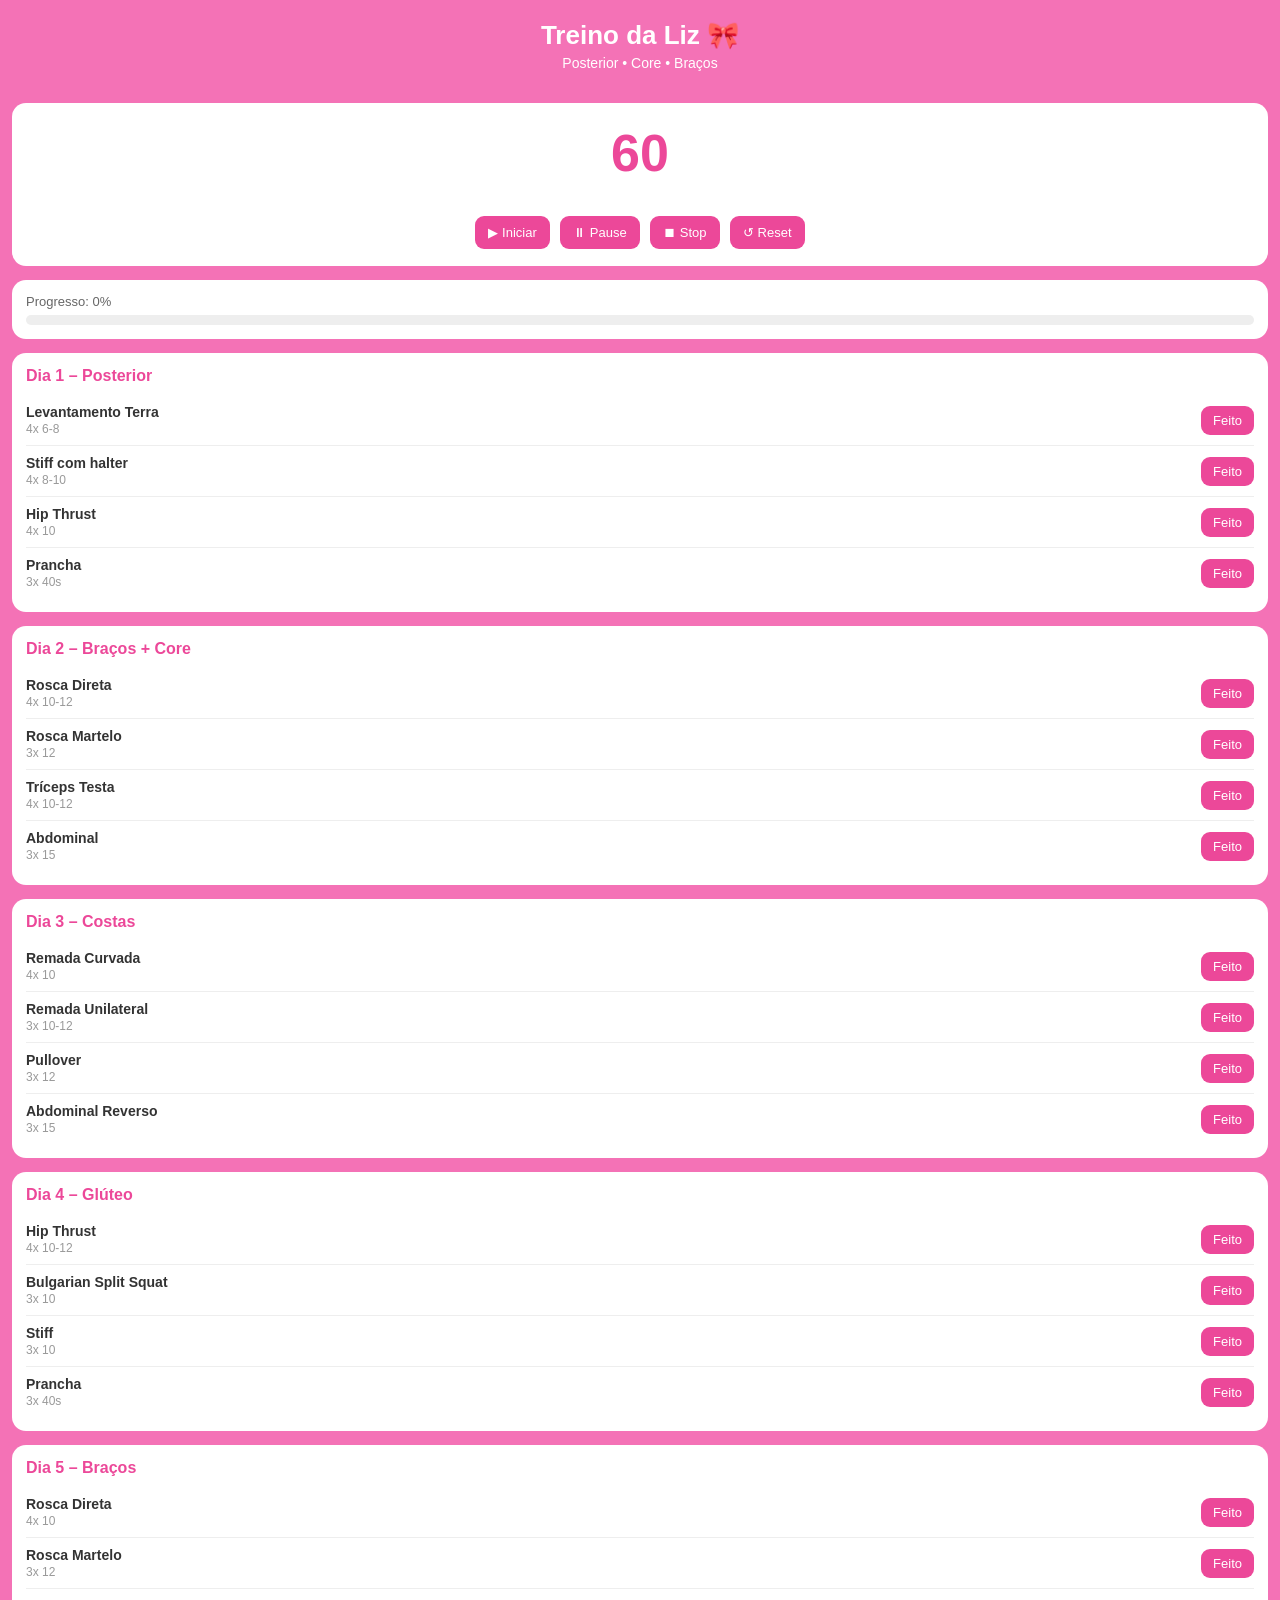
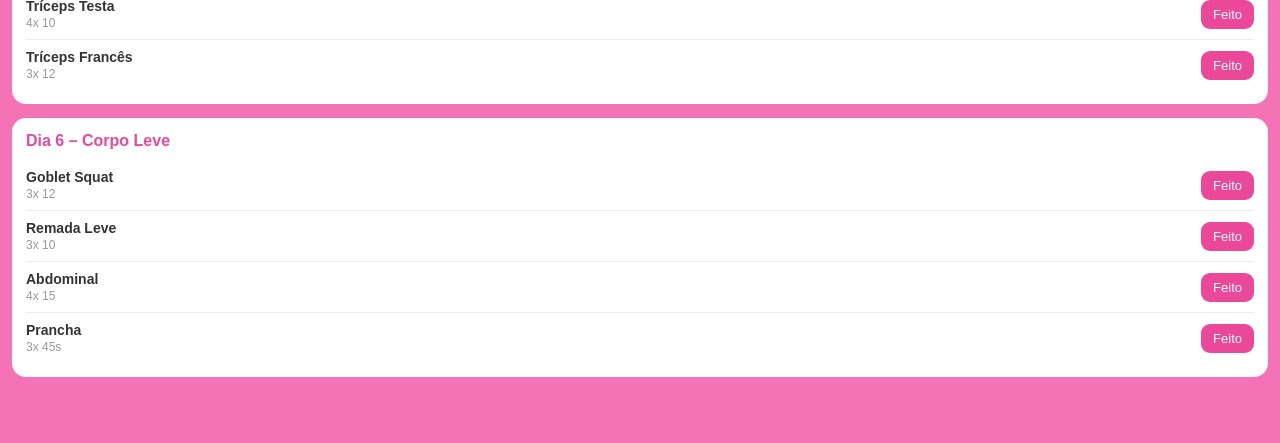
==== treino_liz.html @ a8d953b2 "Add files via upload" ====
<!DOCTYPE html>
<html lang="pt-br">
<head>
<meta charset="UTF-8">
<meta name="viewport" content="width=device-width, initial-scale=1.0">
<title>Treino da Liz</title>
<style>
body { margin:0; padding:0 0 40px 0; font-family:sans-serif; background:#f472b6; color:#333; }
header { text-align:center; padding:20px; color:white; }
header h1 { margin:0; font-size:26px; }
header p { margin:4px 0 0; font-size:14px; }
.wrap { padding:12px; }
.card { background:white; border-radius:14px; padding:14px; margin-bottom:14px; }
h2 { color:#ec4899; margin:0 0 10px 0; font-size:16px; }
.ex { display:flex; justify-content:space-between; align-items:center; padding:9px 0; border-bottom:1px solid #eee; }
.ex:last-child { border:none; }
.ex-name { font-size:14px; font-weight:600; }
.ex-reps { font-size:12px; color:#999; margin-top:2px; }
.btn-feito { background:#ec4899; border:none; color:white; padding:7px 12px; border-radius:9px; font-size:13px; cursor:pointer; }
.btn-feito.ok { background:#22c55e; }
.prog-label { font-size:13px; color:#666; margin-bottom:6px; }
.prog-bg { background:#eee; height:10px; border-radius:10px; overflow:hidden; }
.prog-fill { height:10px; background:#ec4899; border-radius:10px; width:0; transition:width 0.3s; }
.timer-num { font-size:52px; font-weight:bold; color:#ec4899; text-align:center; margin:6px 0; }
.timer-msg { font-size:13px; color:#22c55e; font-weight:600; text-align:center; min-height:18px; margin-bottom:6px; }
.timer-btns { text-align:center; }
.tbtn { background:#ec4899; border:none; color:white; padding:9px 13px; border-radius:9px; font-size:13px; margin:3px; cursor:pointer; }
</style>
</head>
<body>

<header>
  <h1>Treino da Liz 🎀</h1>
  <p>Posterior • Core • Braços</p>
</header>

<div class="wrap">

  <div class="card">
    <div class="timer-num" id="tDisplay">60</div>
    <div class="timer-msg" id="tMsg"></div>
    <div class="timer-btns">
      <button class="tbtn" id="btnStart">▶ Iniciar</button>
      <button class="tbtn" id="btnPause">⏸ Pause</button>
      <button class="tbtn" id="btnStop">⏹ Stop</button>
      <button class="tbtn" id="btnReset">↺ Reset</button>
    </div>
  </div>

  <div class="card">
    <div class="prog-label">Progresso: <span id="progNum">0</span>%</div>
    <div class="prog-bg"><div class="prog-fill" id="progFill"></div></div>
  </div>

  <div class="card">
    <h2>Dia 1 – Posterior</h2>
    <div class="ex"><div><div class="ex-name">Levantamento Terra</div><div class="ex-reps">4x 6-8</div></div><button class="btn-feito">Feito</button></div>
    <div class="ex"><div><div class="ex-name">Stiff com halter</div><div class="ex-reps">4x 8-10</div></div><button class="btn-feito">Feito</button></div>
    <div class="ex"><div><div class="ex-name">Hip Thrust</div><div class="ex-reps">4x 10</div></div><button class="btn-feito">Feito</button></div>
    <div class="ex"><div><div class="ex-name">Prancha</div><div class="ex-reps">3x 40s</div></div><button class="btn-feito">Feito</button></div>
  </div>

  <div class="card">
    <h2>Dia 2 – Braços + Core</h2>
    <div class="ex"><div><div class="ex-name">Rosca Direta</div><div class="ex-reps">4x 10-12</div></div><button class="btn-feito">Feito</button></div>
    <div class="ex"><div><div class="ex-name">Rosca Martelo</div><div class="ex-reps">3x 12</div></div><button class="btn-feito">Feito</button></div>
    <div class="ex"><div><div class="ex-name">Tríceps Testa</div><div class="ex-reps">4x 10-12</div></div><button class="btn-feito">Feito</button></div>
    <div class="ex"><div><div class="ex-name">Abdominal</div><div class="ex-reps">3x 15</div></div><button class="btn-feito">Feito</button></div>
  </div>

  <div class="card">
    <h2>Dia 3 – Costas</h2>
    <div class="ex"><div><div class="ex-name">Remada Curvada</div><div class="ex-reps">4x 10</div></div><button class="btn-feito">Feito</button></div>
    <div class="ex"><div><div class="ex-name">Remada Unilateral</div><div class="ex-reps">3x 10-12</div></div><button class="btn-feito">Feito</button></div>
    <div class="ex"><div><div class="ex-name">Pullover</div><div class="ex-reps">3x 12</div></div><button class="btn-feito">Feito</button></div>
    <div class="ex"><div><div class="ex-name">Abdominal Reverso</div><div class="ex-reps">3x 15</div></div><button class="btn-feito">Feito</button></div>
  </div>

  <div class="card">
    <h2>Dia 4 – Glúteo</h2>
    <div class="ex"><div><div class="ex-name">Hip Thrust</div><div class="ex-reps">4x 10-12</div></div><button class="btn-feito">Feito</button></div>
    <div class="ex"><div><div class="ex-name">Bulgarian Split Squat</div><div class="ex-reps">3x 10</div></div><button class="btn-feito">Feito</button></div>
    <div class="ex"><div><div class="ex-name">Stiff</div><div class="ex-reps">3x 10</div></div><button class="btn-feito">Feito</button></div>
    <div class="ex"><div><div class="ex-name">Prancha</div><div class="ex-reps">3x 40s</div></div><button class="btn-feito">Feito</button></div>
  </div>

  <div class="card">
    <h2>Dia 5 – Braços</h2>
    <div class="ex"><div><div class="ex-name">Rosca Direta</div><div class="ex-reps">4x 10</div></div><button class="btn-feito">Feito</button></div>
    <div class="ex"><div><div class="ex-name">Rosca Martelo</div><div class="ex-reps">3x 12</div></div><button class="btn-feito">Feito</button></div>
    <div class="ex"><div><div class="ex-name">Tríceps Testa</div><div class="ex-reps">4x 10</div></div><button class="btn-feito">Feito</button></div>
    <div class="ex"><div><div class="ex-name">Tríceps Francês</div><div class="ex-reps">3x 12</div></div><button class="btn-feito">Feito</button></div>
  </div>

  <div class="card">
    <h2>Dia 6 – Corpo Leve</h2>
    <div class="ex"><div><div class="ex-name">Goblet Squat</div><div class="ex-reps">3x 12</div></div><button class="btn-feito">Feito</button></div>
    <div class="ex"><div><div class="ex-name">Remada Leve</div><div class="ex-reps">3x 10</div></div><button class="btn-feito">Feito</button></div>
    <div class="ex"><div><div class="ex-name">Abdominal</div><div class="ex-reps">4x 15</div></div><button class="btn-feito">Feito</button></div>
    <div class="ex"><div><div class="ex-name">Prancha</div><div class="ex-reps">3x 45s</div></div><button class="btn-feito">Feito</button></div>
  </div>

</div>

<script>
document.addEventListener("DOMContentLoaded", function() {

  var TOTAL = 24;
  var feitos = 0;
  var tVal = 60;
  var tInt = null;

  var tDisplay = document.getElementById("tDisplay");
  var tMsg = document.getElementById("tMsg");
  var progFill = document.getElementById("progFill");
  var progNum = document.getElementById("progNum");

  function tShow() {
    tDisplay.innerHTML = tVal;
  }

  // botões feito
  var btnsFt = document.querySelectorAll(".btn-feito");
  for (var i = 0; i < btnsFt.length; i++) {
    btnsFt[i].addEventListener("click", function() {
      if (this.className.indexOf("ok") === -1) {
        this.className = "btn-feito ok";
        this.innerHTML = "&#10003;";
        feitos++;
        var pct = Math.round((feitos / TOTAL) * 100);
        progFill.style.width = pct + "%";
        progNum.innerHTML = pct;
      }
    });
  }

  // timer
  document.getElementById("btnStart").addEventListener("click", function() {
    if (tInt) return;
    if (tVal <= 0) { tVal = 60; tShow(); }
    tMsg.innerHTML = "";
    tInt = setInterval(function() {
      tVal = tVal - 1;
      tShow();
      if (tVal <= 0) {
        clearInterval(tInt);
        tInt = null;
        tMsg.innerHTML = "Descanso acabou! 💪 Bora!";
      }
    }, 1000);
  });

  document.getElementById("btnPause").addEventListener("click", function() {
    if (tInt) { clearInterval(tInt); tInt = null; }
  });

  document.getElementById("btnStop").addEventListener("click", function() {
    if (tInt) { clearInterval(tInt); tInt = null; }
    tVal = 60; tShow(); tMsg.innerHTML = "";
  });

  document.getElementById("btnReset").addEventListener("click", function() {
    if (tInt) { clearInterval(tInt); tInt = null; }
    tVal = 60; tShow(); tMsg.innerHTML = "";
  });

});
</script>

</body>
</html>
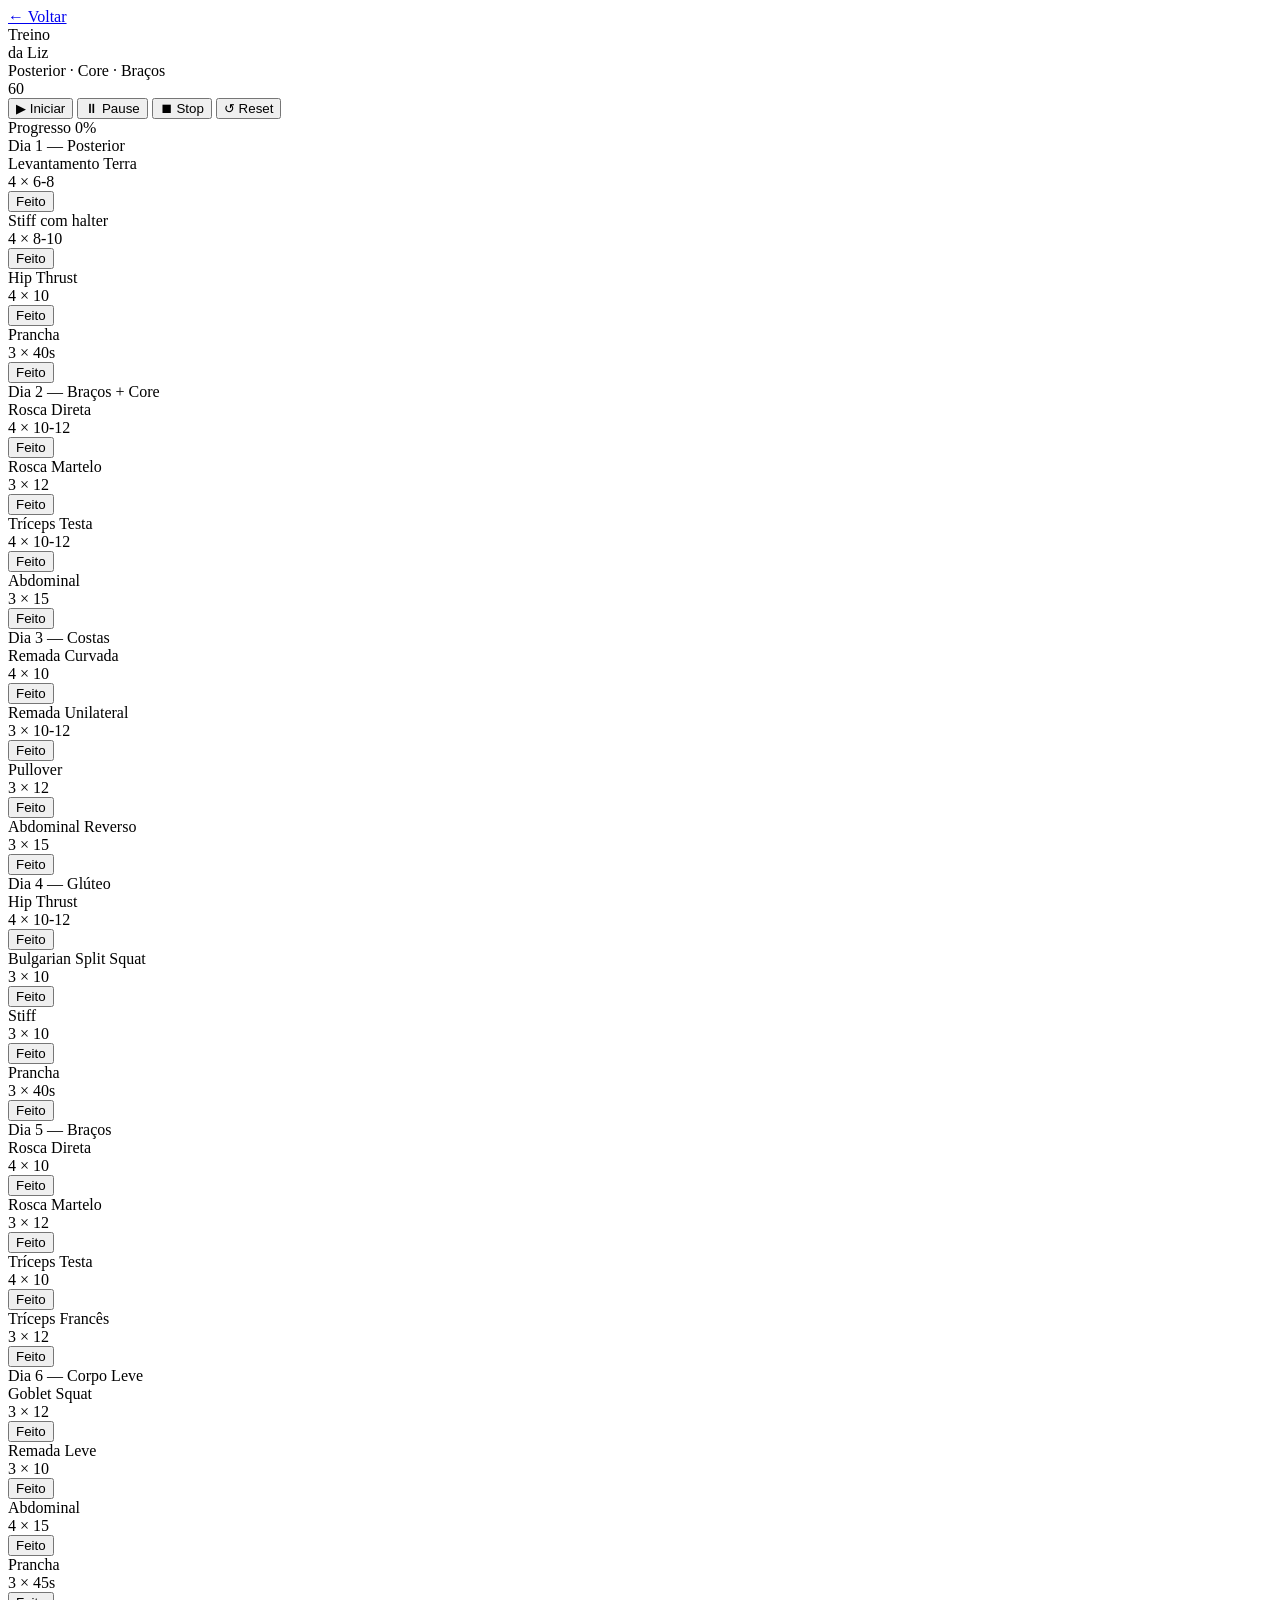
==== commit 4c9d7811: "Add files via upload" ====
--- a/treino_liz.html
+++ b/treino_liz.html
@@ -1,171 +1,106 @@
 <!DOCTYPE html>
 <html lang="pt-br">
 <head>
-<meta charset="UTF-8">
-<meta name="viewport" content="width=device-width, initial-scale=1.0">
-<title>Treino da Liz</title>
-<style>
-body { margin:0; padding:0 0 40px 0; font-family:sans-serif; background:#f472b6; color:#333; }
-header { text-align:center; padding:20px; color:white; }
-header h1 { margin:0; font-size:26px; }
-header p { margin:4px 0 0; font-size:14px; }
-.wrap { padding:12px; }
-.card { background:white; border-radius:14px; padding:14px; margin-bottom:14px; }
-h2 { color:#ec4899; margin:0 0 10px 0; font-size:16px; }
-.ex { display:flex; justify-content:space-between; align-items:center; padding:9px 0; border-bottom:1px solid #eee; }
-.ex:last-child { border:none; }
-.ex-name { font-size:14px; font-weight:600; }
-.ex-reps { font-size:12px; color:#999; margin-top:2px; }
-.btn-feito { background:#ec4899; border:none; color:white; padding:7px 12px; border-radius:9px; font-size:13px; cursor:pointer; }
-.btn-feito.ok { background:#22c55e; }
-.prog-label { font-size:13px; color:#666; margin-bottom:6px; }
-.prog-bg { background:#eee; height:10px; border-radius:10px; overflow:hidden; }
-.prog-fill { height:10px; background:#ec4899; border-radius:10px; width:0; transition:width 0.3s; }
-.timer-num { font-size:52px; font-weight:bold; color:#ec4899; text-align:center; margin:6px 0; }
-.timer-msg { font-size:13px; color:#22c55e; font-weight:600; text-align:center; min-height:18px; margin-bottom:6px; }
-.timer-btns { text-align:center; }
-.tbtn { background:#ec4899; border:none; color:white; padding:9px 13px; border-radius:9px; font-size:13px; margin:3px; cursor:pointer; }
-</style>
+  <meta charset="UTF-8">
+  <meta name="viewport" content="width=device-width, initial-scale=1.0, viewport-fit=cover">
+  <meta name="theme-color" content="#07050f">
+  <title>Treino da Liz</title>
+  <link rel="stylesheet" href="assets/css/style.css">
 </head>
 <body>
 
-<header>
-  <h1>Treino da Liz 🎀</h1>
-  <p>Posterior • Core • Braços</p>
-</header>
+  <div class="bg-scene">
+    <div class="orb orb-1" style="background:#be185d;"></div>
+    <div class="orb orb-2" style="background:#9d174d; top:40%; left:-80px;"></div>
+    <div class="orb orb-3" style="background:#1e1b4b;"></div>
+  </div>
 
-<div class="wrap">
+  <div class="page">
 
-  <div class="card">
-    <div class="timer-num" id="tDisplay">60</div>
-    <div class="timer-msg" id="tMsg"></div>
-    <div class="timer-btns">
-      <button class="tbtn" id="btnStart">▶ Iniciar</button>
-      <button class="tbtn" id="btnPause">⏸ Pause</button>
-      <button class="tbtn" id="btnStop">⏹ Stop</button>
-      <button class="tbtn" id="btnReset">↺ Reset</button>
+    <!-- Header -->
+    <div class="workout-header wrap">
+      <a href="index.html" class="back-btn">← Voltar</a>
+      <div class="workout-title liz">Treino<br>da Liz</div>
+      <div class="workout-subtitle">Posterior · Core · Braços</div>
+    </div>
+
+    <!-- Timer -->
+    <div class="timer-card glass">
+      <div class="timer-display liz" id="tDisplay">60</div>
+      <div class="timer-alert" id="tMsg"></div>
+      <div class="timer-controls">
+        <button class="t-btn primary-liz" id="btnStart">▶ Iniciar</button>
+        <button class="t-btn" id="btnPause">⏸ Pause</button>
+        <button class="t-btn" id="btnStop">⏹ Stop</button>
+        <button class="t-btn" id="btnReset">↺ Reset</button>
+      </div>
+    </div>
+
+    <!-- Progress -->
+    <div class="progress-card glass">
+      <div class="progress-label">
+        Progresso
+        <span><span id="progNum">0</span>%</span>
+      </div>
+      <div class="progress-track">
+        <div class="progress-fill liz" id="progFill"></div>
+      </div>
+    </div>
+
+    <!-- Day Cards -->
+    <div class="day-cards">
+
+      <div class="day-card glass" style="animation-delay:0.22s">
+        <div class="day-title liz">Dia 1 — Posterior</div>
+        <div class="exercise-row"><div class="ex-info"><div class="ex-name">Levantamento Terra</div><div class="ex-reps">4 × 6-8</div></div><button class="btn-done">Feito</button></div>
+        <div class="exercise-row"><div class="ex-info"><div class="ex-name">Stiff com halter</div><div class="ex-reps">4 × 8-10</div></div><button class="btn-done">Feito</button></div>
+        <div class="exercise-row"><div class="ex-info"><div class="ex-name">Hip Thrust</div><div class="ex-reps">4 × 10</div></div><button class="btn-done">Feito</button></div>
+        <div class="exercise-row"><div class="ex-info"><div class="ex-name">Prancha</div><div class="ex-reps">3 × 40s</div></div><button class="btn-done">Feito</button></div>
+      </div>
+
+      <div class="day-card glass" style="animation-delay:0.28s">
+        <div class="day-title liz">Dia 2 — Braços + Core</div>
+        <div class="exercise-row"><div class="ex-info"><div class="ex-name">Rosca Direta</div><div class="ex-reps">4 × 10-12</div></div><button class="btn-done">Feito</button></div>
+        <div class="exercise-row"><div class="ex-info"><div class="ex-name">Rosca Martelo</div><div class="ex-reps">3 × 12</div></div><button class="btn-done">Feito</button></div>
+        <div class="exercise-row"><div class="ex-info"><div class="ex-name">Tríceps Testa</div><div class="ex-reps">4 × 10-12</div></div><button class="btn-done">Feito</button></div>
+        <div class="exercise-row"><div class="ex-info"><div class="ex-name">Abdominal</div><div class="ex-reps">3 × 15</div></div><button class="btn-done">Feito</button></div>
+      </div>
+
+      <div class="day-card glass" style="animation-delay:0.34s">
+        <div class="day-title liz">Dia 3 — Costas</div>
+        <div class="exercise-row"><div class="ex-info"><div class="ex-name">Remada Curvada</div><div class="ex-reps">4 × 10</div></div><button class="btn-done">Feito</button></div>
+        <div class="exercise-row"><div class="ex-info"><div class="ex-name">Remada Unilateral</div><div class="ex-reps">3 × 10-12</div></div><button class="btn-done">Feito</button></div>
+        <div class="exercise-row"><div class="ex-info"><div class="ex-name">Pullover</div><div class="ex-reps">3 × 12</div></div><button class="btn-done">Feito</button></div>
+        <div class="exercise-row"><div class="ex-info"><div class="ex-name">Abdominal Reverso</div><div class="ex-reps">3 × 15</div></div><button class="btn-done">Feito</button></div>
+      </div>
+
+      <div class="day-card glass" style="animation-delay:0.40s">
+        <div class="day-title liz">Dia 4 — Glúteo</div>
+        <div class="exercise-row"><div class="ex-info"><div class="ex-name">Hip Thrust</div><div class="ex-reps">4 × 10-12</div></div><button class="btn-done">Feito</button></div>
+        <div class="exercise-row"><div class="ex-info"><div class="ex-name">Bulgarian Split Squat</div><div class="ex-reps">3 × 10</div></div><button class="btn-done">Feito</button></div>
+        <div class="exercise-row"><div class="ex-info"><div class="ex-name">Stiff</div><div class="ex-reps">3 × 10</div></div><button class="btn-done">Feito</button></div>
+        <div class="exercise-row"><div class="ex-info"><div class="ex-name">Prancha</div><div class="ex-reps">3 × 40s</div></div><button class="btn-done">Feito</button></div>
+      </div>
+
+      <div class="day-card glass" style="animation-delay:0.46s">
+        <div class="day-title liz">Dia 5 — Braços</div>
+        <div class="exercise-row"><div class="ex-info"><div class="ex-name">Rosca Direta</div><div class="ex-reps">4 × 10</div></div><button class="btn-done">Feito</button></div>
+        <div class="exercise-row"><div class="ex-info"><div class="ex-name">Rosca Martelo</div><div class="ex-reps">3 × 12</div></div><button class="btn-done">Feito</button></div>
+        <div class="exercise-row"><div class="ex-info"><div class="ex-name">Tríceps Testa</div><div class="ex-reps">4 × 10</div></div><button class="btn-done">Feito</button></div>
+        <div class="exercise-row"><div class="ex-info"><div class="ex-name">Tríceps Francês</div><div class="ex-reps">3 × 12</div></div><button class="btn-done">Feito</button></div>
+      </div>
+
+      <div class="day-card glass" style="animation-delay:0.52s">
+        <div class="day-title liz">Dia 6 — Corpo Leve</div>
+        <div class="exercise-row"><div class="ex-info"><div class="ex-name">Goblet Squat</div><div class="ex-reps">3 × 12</div></div><button class="btn-done">Feito</button></div>
+        <div class="exercise-row"><div class="ex-info"><div class="ex-name">Remada Leve</div><div class="ex-reps">3 × 10</div></div><button class="btn-done">Feito</button></div>
+        <div class="exercise-row"><div class="ex-info"><div class="ex-name">Abdominal</div><div class="ex-reps">4 × 15</div></div><button class="btn-done">Feito</button></div>
+        <div class="exercise-row"><div class="ex-info"><div class="ex-name">Prancha</div><div class="ex-reps">3 × 45s</div></div><button class="btn-done">Feito</button></div>
+      </div>
+
     </div>
   </div>
 
-  <div class="card">
-    <div class="prog-label">Progresso: <span id="progNum">0</span>%</div>
-    <div class="prog-bg"><div class="prog-fill" id="progFill"></div></div>
-  </div>
-
-  <div class="card">
-    <h2>Dia 1 – Posterior</h2>
-    <div class="ex"><div><div class="ex-name">Levantamento Terra</div><div class="ex-reps">4x 6-8</div></div><button class="btn-feito">Feito</button></div>
-    <div class="ex"><div><div class="ex-name">Stiff com halter</div><div class="ex-reps">4x 8-10</div></div><button class="btn-feito">Feito</button></div>
-    <div class="ex"><div><div class="ex-name">Hip Thrust</div><div class="ex-reps">4x 10</div></div><button class="btn-feito">Feito</button></div>
-    <div class="ex"><div><div class="ex-name">Prancha</div><div class="ex-reps">3x 40s</div></div><button class="btn-feito">Feito</button></div>
-  </div>
-
-  <div class="card">
-    <h2>Dia 2 – Braços + Core</h2>
-    <div class="ex"><div><div class="ex-name">Rosca Direta</div><div class="ex-reps">4x 10-12</div></div><button class="btn-feito">Feito</button></div>
-    <div class="ex"><div><div class="ex-name">Rosca Martelo</div><div class="ex-reps">3x 12</div></div><button class="btn-feito">Feito</button></div>
-    <div class="ex"><div><div class="ex-name">Tríceps Testa</div><div class="ex-reps">4x 10-12</div></div><button class="btn-feito">Feito</button></div>
-    <div class="ex"><div><div class="ex-name">Abdominal</div><div class="ex-reps">3x 15</div></div><button class="btn-feito">Feito</button></div>
-  </div>
-
-  <div class="card">
-    <h2>Dia 3 – Costas</h2>
-    <div class="ex"><div><div class="ex-name">Remada Curvada</div><div class="ex-reps">4x 10</div></div><button class="btn-feito">Feito</button></div>
-    <div class="ex"><div><div class="ex-name">Remada Unilateral</div><div class="ex-reps">3x 10-12</div></div><button class="btn-feito">Feito</button></div>
-    <div class="ex"><div><div class="ex-name">Pullover</div><div class="ex-reps">3x 12</div></div><button class="btn-feito">Feito</button></div>
-    <div class="ex"><div><div class="ex-name">Abdominal Reverso</div><div class="ex-reps">3x 15</div></div><button class="btn-feito">Feito</button></div>
-  </div>
-
-  <div class="card">
-    <h2>Dia 4 – Glúteo</h2>
-    <div class="ex"><div><div class="ex-name">Hip Thrust</div><div class="ex-reps">4x 10-12</div></div><button class="btn-feito">Feito</button></div>
-    <div class="ex"><div><div class="ex-name">Bulgarian Split Squat</div><div class="ex-reps">3x 10</div></div><button class="btn-feito">Feito</button></div>
-    <div class="ex"><div><div class="ex-name">Stiff</div><div class="ex-reps">3x 10</div></div><button class="btn-feito">Feito</button></div>
-    <div class="ex"><div><div class="ex-name">Prancha</div><div class="ex-reps">3x 40s</div></div><button class="btn-feito">Feito</button></div>
-  </div>
-
-  <div class="card">
-    <h2>Dia 5 – Braços</h2>
-    <div class="ex"><div><div class="ex-name">Rosca Direta</div><div class="ex-reps">4x 10</div></div><button class="btn-feito">Feito</button></div>
-    <div class="ex"><div><div class="ex-name">Rosca Martelo</div><div class="ex-reps">3x 12</div></div><button class="btn-feito">Feito</button></div>
-    <div class="ex"><div><div class="ex-name">Tríceps Testa</div><div class="ex-reps">4x 10</div></div><button class="btn-feito">Feito</button></div>
-    <div class="ex"><div><div class="ex-name">Tríceps Francês</div><div class="ex-reps">3x 12</div></div><button class="btn-feito">Feito</button></div>
-  </div>
-
-  <div class="card">
-    <h2>Dia 6 – Corpo Leve</h2>
-    <div class="ex"><div><div class="ex-name">Goblet Squat</div><div class="ex-reps">3x 12</div></div><button class="btn-feito">Feito</button></div>
-    <div class="ex"><div><div class="ex-name">Remada Leve</div><div class="ex-reps">3x 10</div></div><button class="btn-feito">Feito</button></div>
-    <div class="ex"><div><div class="ex-name">Abdominal</div><div class="ex-reps">4x 15</div></div><button class="btn-feito">Feito</button></div>
-    <div class="ex"><div><div class="ex-name">Prancha</div><div class="ex-reps">3x 45s</div></div><button class="btn-feito">Feito</button></div>
-  </div>
-
-</div>
-
-<script>
-document.addEventListener("DOMContentLoaded", function() {
-
-  var TOTAL = 24;
-  var feitos = 0;
-  var tVal = 60;
-  var tInt = null;
-
-  var tDisplay = document.getElementById("tDisplay");
-  var tMsg = document.getElementById("tMsg");
-  var progFill = document.getElementById("progFill");
-  var progNum = document.getElementById("progNum");
-
-  function tShow() {
-    tDisplay.innerHTML = tVal;
-  }
-
-  // botões feito
-  var btnsFt = document.querySelectorAll(".btn-feito");
-  for (var i = 0; i < btnsFt.length; i++) {
-    btnsFt[i].addEventListener("click", function() {
-      if (this.className.indexOf("ok") === -1) {
-        this.className = "btn-feito ok";
-        this.innerHTML = "&#10003;";
-        feitos++;
-        var pct = Math.round((feitos / TOTAL) * 100);
-        progFill.style.width = pct + "%";
-        progNum.innerHTML = pct;
-      }
-    });
-  }
-
-  // timer
-  document.getElementById("btnStart").addEventListener("click", function() {
-    if (tInt) return;
-    if (tVal <= 0) { tVal = 60; tShow(); }
-    tMsg.innerHTML = "";
-    tInt = setInterval(function() {
-      tVal = tVal - 1;
-      tShow();
-      if (tVal <= 0) {
-        clearInterval(tInt);
-        tInt = null;
-        tMsg.innerHTML = "Descanso acabou! 💪 Bora!";
-      }
-    }, 1000);
-  });
-
-  document.getElementById("btnPause").addEventListener("click", function() {
-    if (tInt) { clearInterval(tInt); tInt = null; }
-  });
-
-  document.getElementById("btnStop").addEventListener("click", function() {
-    if (tInt) { clearInterval(tInt); tInt = null; }
-    tVal = 60; tShow(); tMsg.innerHTML = "";
-  });
-
-  document.getElementById("btnReset").addEventListener("click", function() {
-    if (tInt) { clearInterval(tInt); tInt = null; }
-    tVal = 60; tShow(); tMsg.innerHTML = "";
-  });
-
-});
-</script>
-
+  <script src="assets/js/workout.js"></script>
 </body>
 </html>
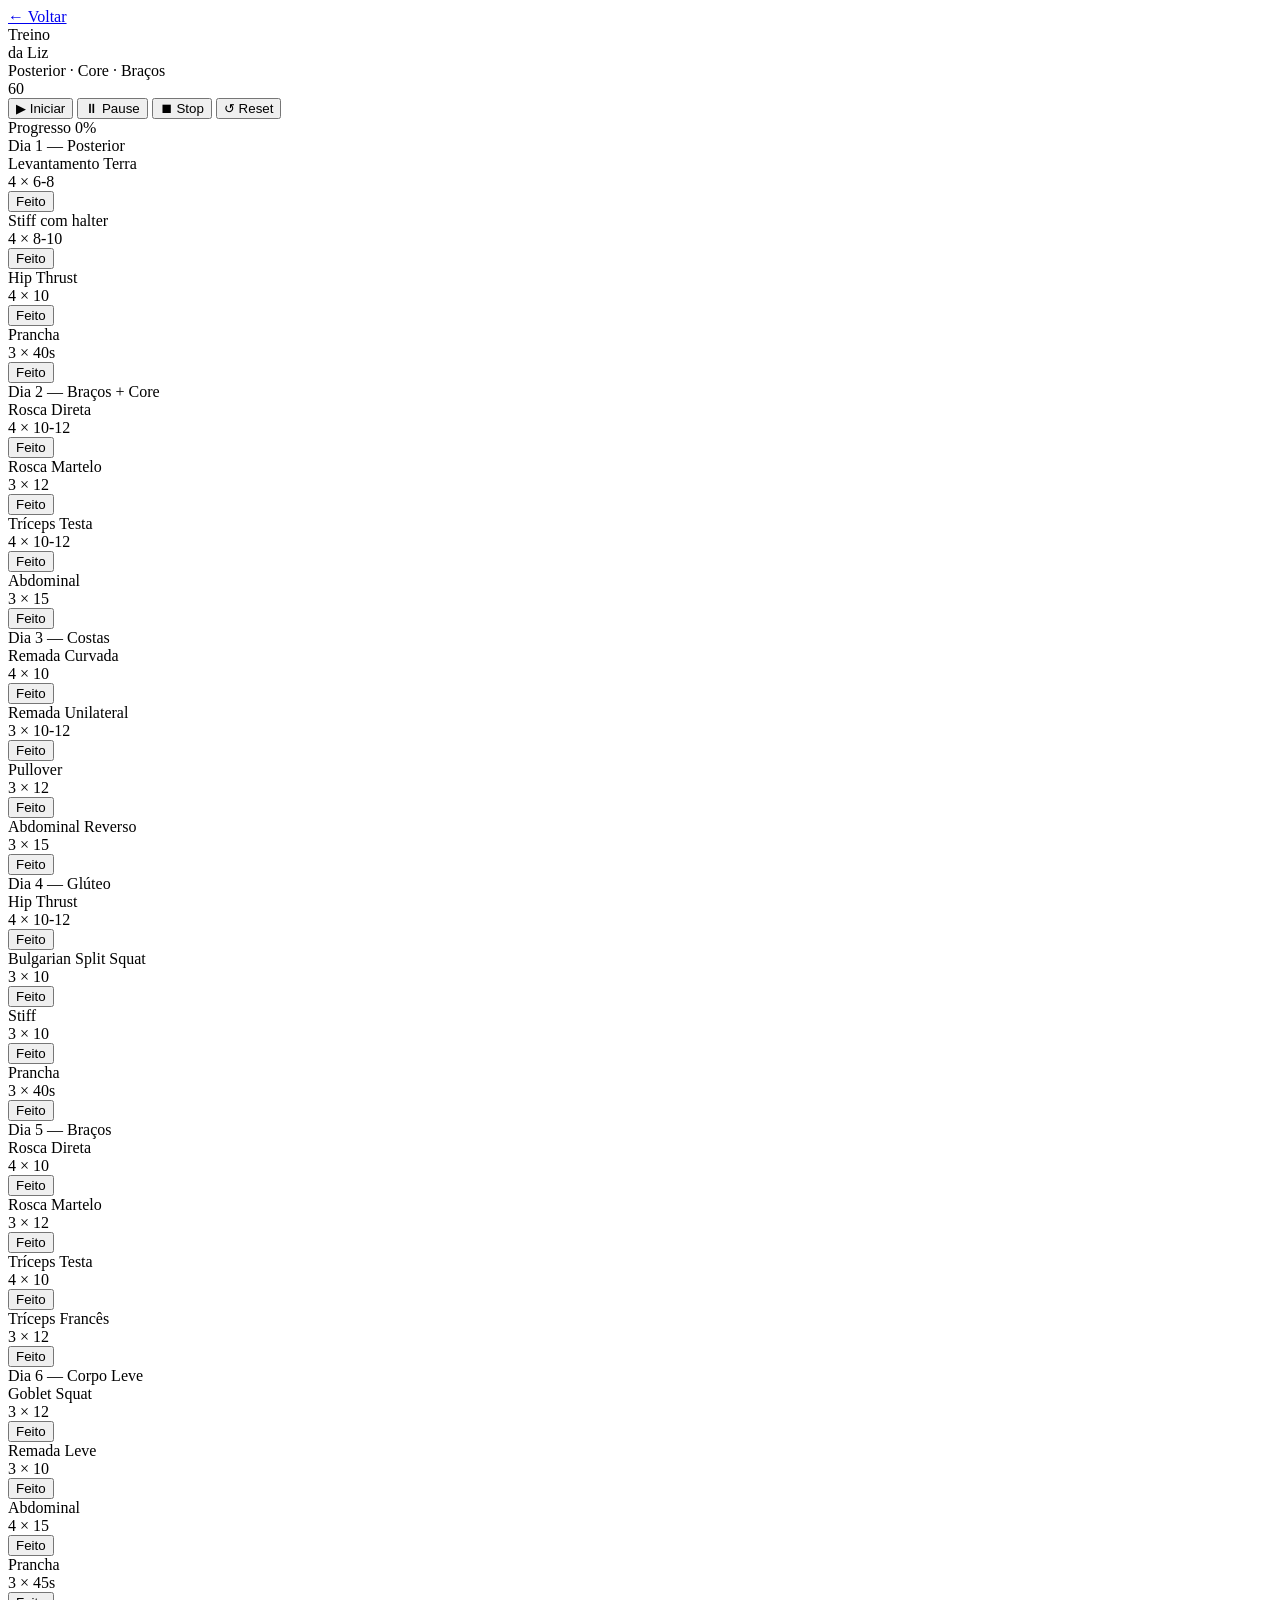
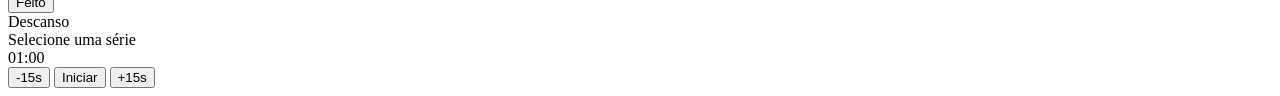
==== commit 54772da8: "Update treino_liz.html" ====
--- a/treino_liz.html
+++ b/treino_liz.html
@@ -5,9 +5,9 @@
   <meta name="viewport" content="width=device-width, initial-scale=1.0, viewport-fit=cover">
   <meta name="theme-color" content="#07050f">
   <title>Treino da Liz</title>
-  <link rel="stylesheet" href="assets/css/style.css">
+  <link rel="stylesheet" href="style.css">
 </head>
-<body>
+<body data-accent="liz">
 
   <div class="bg-scene">
     <div class="orb orb-1" style="background:#be185d;"></div>
@@ -101,6 +101,20 @@
     </div>
   </div>
 
-  <script src="assets/js/workout.js"></script>
+  <script src="workout.js"></script>
+
+    <div class="timer-dock glass" id="timerDock">
+      <div class="timer-dock__meta">
+        <div class="timer-dock__label">Descanso</div>
+        <div class="timer-dock__exercise" id="dockExercise">Selecione uma série</div>
+      </div>
+      <div class="timer-dock__time liz" id="dockTime">01:00</div>
+      <div class="timer-dock__actions">
+        <button class="dock-btn dock-btn--ghost" id="dockMinus">-15s</button>
+        <button class="dock-btn dock-btn--primary liz" id="dockToggle">Iniciar</button>
+        <button class="dock-btn dock-btn--ghost" id="dockPlus">+15s</button>
+      </div>
+    </div>
+
 </body>
 </html>
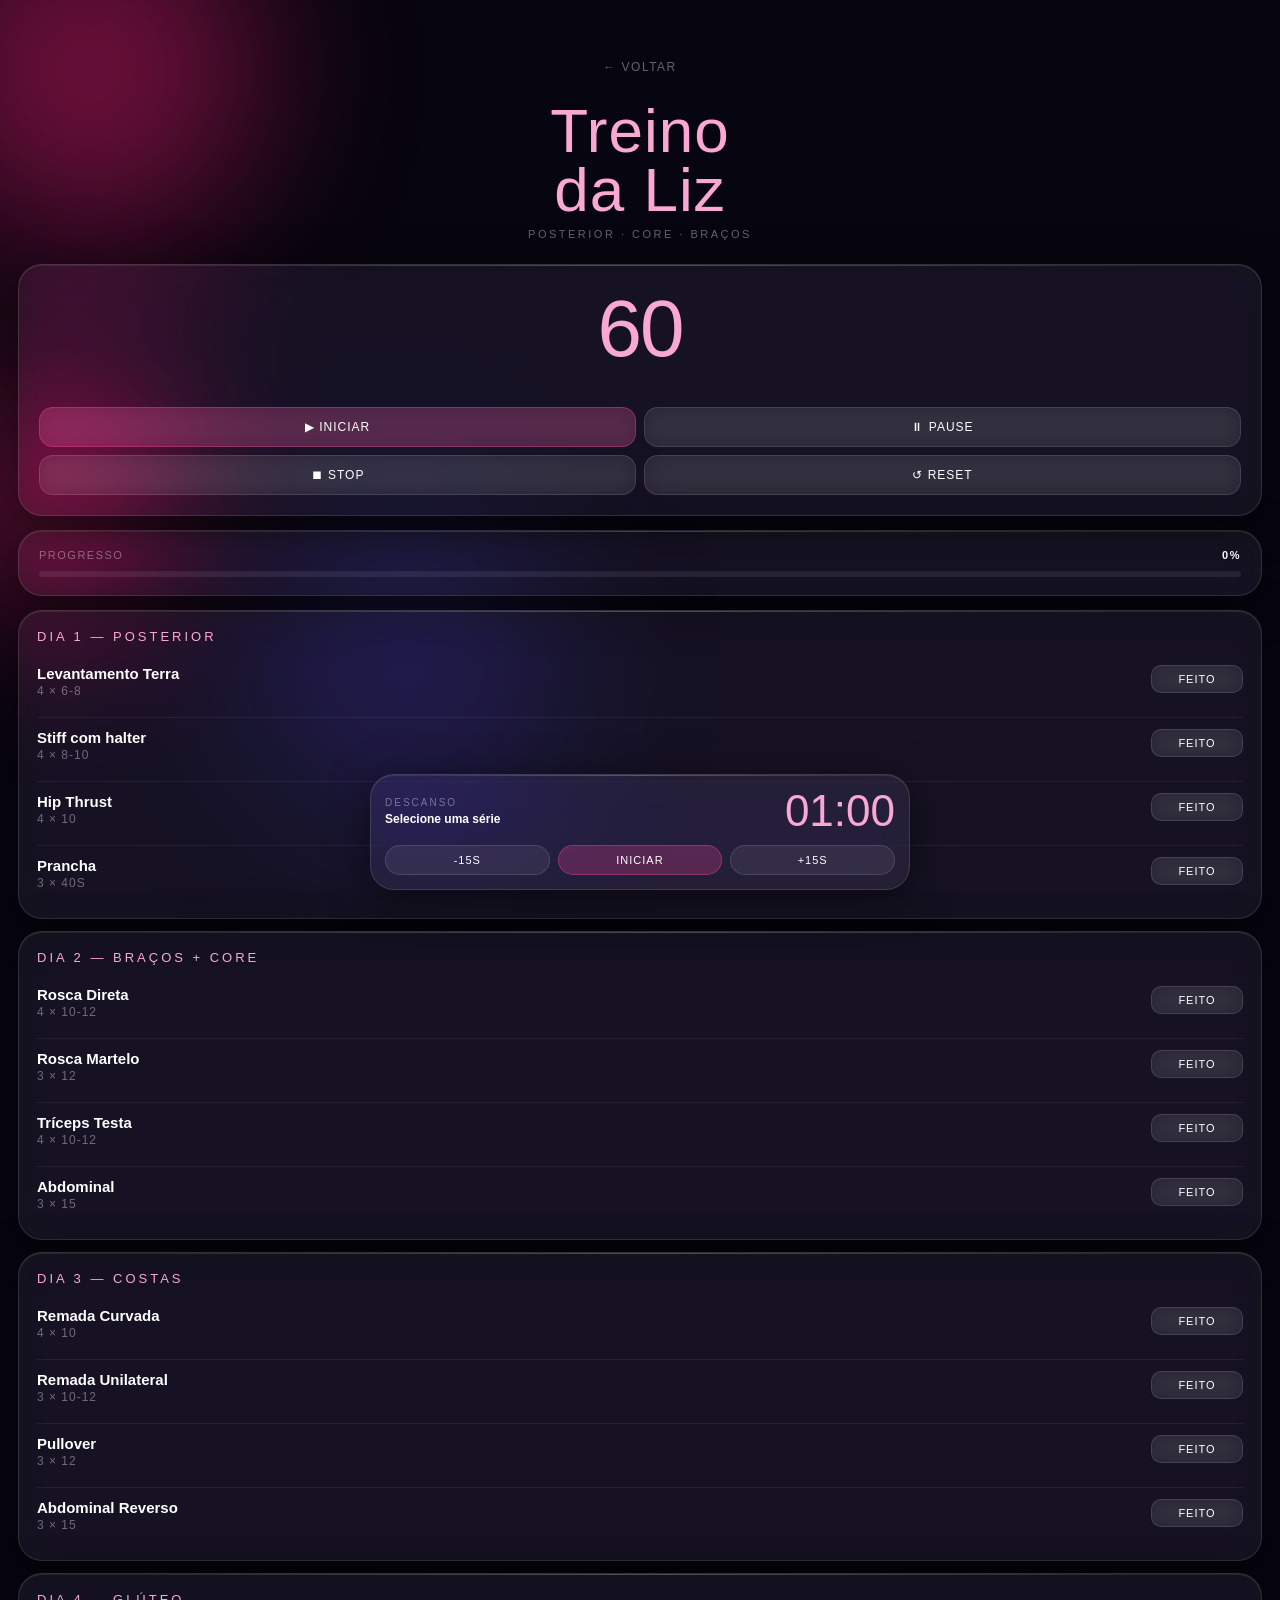
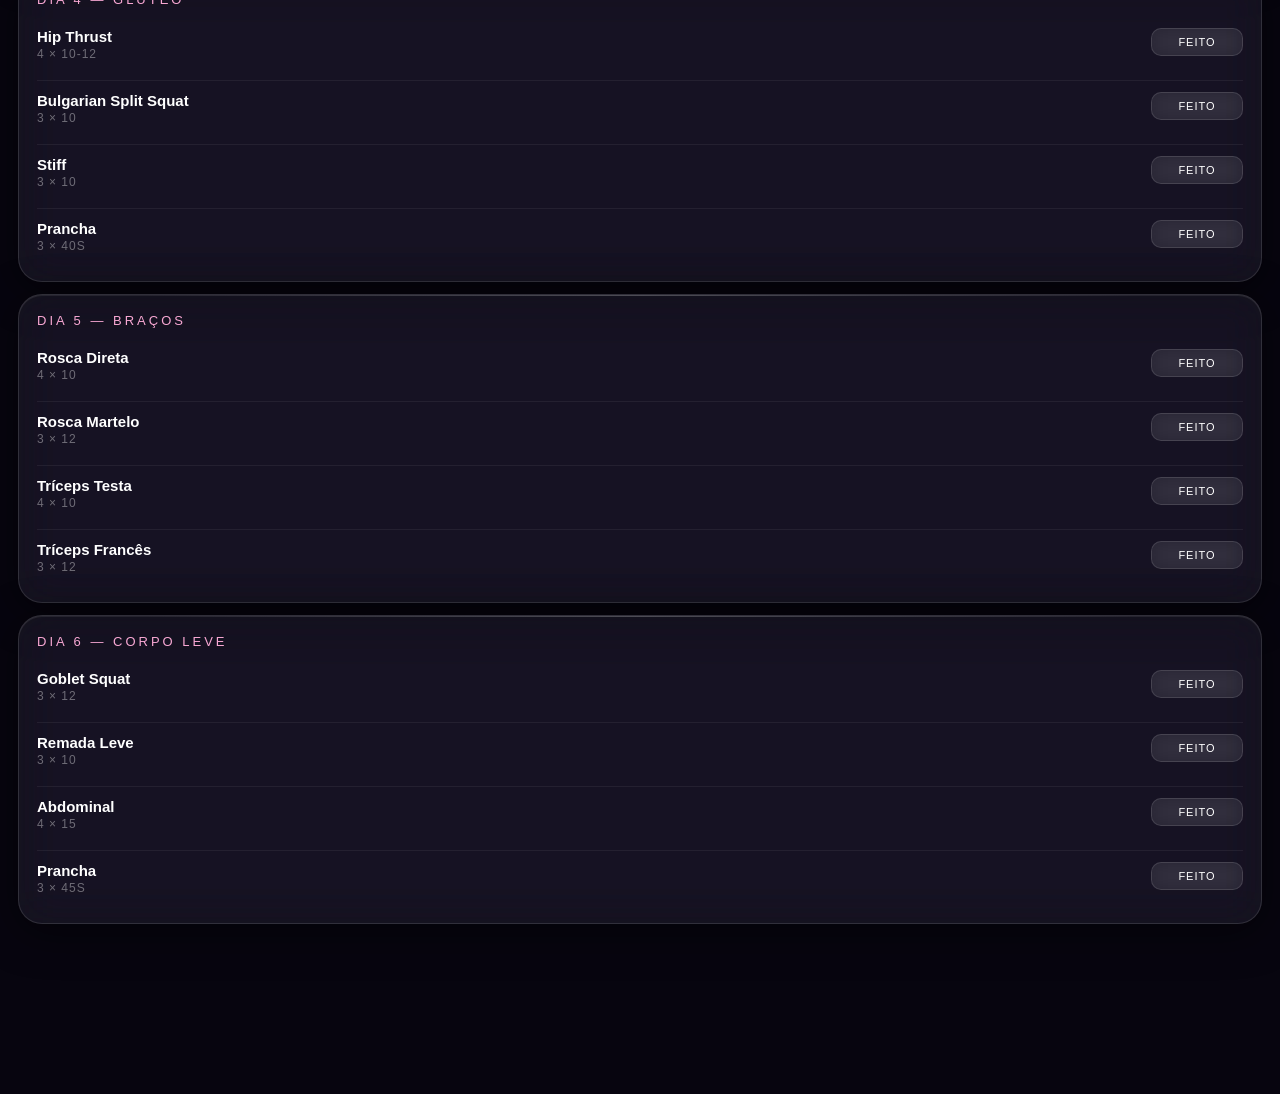
==== commit e256fd77: "Update treino_liz.html" ====
--- a/treino_liz.html
+++ b/treino_liz.html
@@ -5,7 +5,7 @@
   <meta name="viewport" content="width=device-width, initial-scale=1.0, viewport-fit=cover">
   <meta name="theme-color" content="#07050f">
   <title>Treino da Liz</title>
-  <link rel="stylesheet" href="style.css">
+  <link rel="stylesheet" href="assets/css/style.css">
 </head>
 <body data-accent="liz">
 
--- a/assets/css/style.css
+++ b/assets/css/style.css
@@ -0,0 +1,770 @@
+/* ============================================================
+   BELLACOS — Design System
+   Liquid Glass · Dark · Mobile-first
+   ============================================================ */
+
+@import url('https://fonts.googleapis.com/css2?family=Bebas+Neue&family=DM+Sans:ital,wght@0,300;0,400;0,600;1,300&display=swap');
+
+/* ── Tokens ─────────────────────────────────────────────── */
+:root {
+  --bg:           #07050f;
+  --bg-mid:       #0e0b1e;
+  --orb-purple:   #5b21b6;
+  --orb-pink:     #be185d;
+  --orb-deep:     #1e1b4b;
+
+  --glass-bg:     rgba(255,255,255,0.06);
+  --glass-border: rgba(255,255,255,0.12);
+  --glass-shine:  rgba(255,255,255,0.18);
+  --glass-blur:   20px;
+
+  --purple:       #7c3aed;
+  --purple-light: #a78bfa;
+  --pink:         #ec4899;
+  --pink-light:   #f9a8d4;
+  --white:        #ffffff;
+  --muted:        rgba(255,255,255,0.38);
+
+  --font-display: 'Bebas Neue', sans-serif;
+  --font-body:    'DM Sans', sans-serif;
+
+  --radius-card:  24px;
+  --radius-btn:   14px;
+  --shadow-card:  0 8px 40px rgba(0,0,0,0.5), 0 1px 0 rgba(255,255,255,0.08) inset;
+}
+
+/* ── Reset ───────────────────────────────────────────────── */
+*, *::before, *::after { box-sizing:border-box; margin:0; padding:0; }
+
+html {
+  -webkit-text-size-adjust: 100%;
+  scroll-behavior: smooth;
+}
+
+body {
+  font-family: var(--font-body);
+  background: var(--bg);
+  color: var(--white);
+  min-height: 100vh;
+  overflow-x: hidden;
+  -webkit-font-smoothing: antialiased;
+}
+
+/* ── Background Orbs ─────────────────────────────────────── */
+.bg-scene {
+  position: fixed;
+  inset: 0;
+  z-index: 0;
+  overflow: hidden;
+  pointer-events: none;
+}
+
+.orb {
+  position: absolute;
+  border-radius: 50%;
+  filter: blur(80px);
+  opacity: 0.55;
+  animation: drift 18s ease-in-out infinite;
+}
+
+.orb-1 {
+  width: 340px; height: 340px;
+  background: var(--orb-purple);
+  top: -100px; left: -80px;
+  animation-delay: 0s;
+}
+
+.orb-2 {
+  width: 260px; height: 260px;
+  background: var(--orb-pink);
+  top: 30%; right: -100px;
+  animation-delay: -6s;
+}
+
+.orb-3 {
+  width: 300px; height: 300px;
+  background: var(--orb-deep);
+  bottom: 10%; left: 20%;
+  animation-delay: -12s;
+}
+
+@keyframes drift {
+  0%, 100% { transform: translate(0, 0) scale(1); }
+  33%       { transform: translate(20px, 30px) scale(1.05); }
+  66%       { transform: translate(-15px, -20px) scale(0.95); }
+}
+
+/* ── Layout ──────────────────────────────────────────────── */
+.page {
+  position: relative;
+  z-index: 1;
+  min-height: 100vh;
+  padding: 0 0 60px;
+}
+
+.wrap {
+  max-width: 430px;
+  margin: 0 auto;
+  padding: 0 18px;
+}
+
+/* ── Glass Card ──────────────────────────────────────────── */
+.glass {
+  background: var(--glass-bg);
+  border: 1px solid var(--glass-border);
+  border-radius: var(--radius-card);
+  backdrop-filter: blur(var(--glass-blur)) saturate(180%);
+  -webkit-backdrop-filter: blur(var(--glass-blur)) saturate(180%);
+  box-shadow: var(--shadow-card);
+  position: relative;
+  overflow: hidden;
+}
+
+/* top shine streak */
+.glass::before {
+  content: '';
+  position: absolute;
+  top: 0; left: 10%; right: 10%;
+  height: 1px;
+  background: linear-gradient(90deg, transparent, var(--glass-shine), transparent);
+}
+
+/* ── Header ──────────────────────────────────────────────── */
+.site-header {
+  padding: 58px 18px 32px;
+  text-align: center;
+}
+
+.header-eyebrow {
+  font-size: 10px;
+  letter-spacing: 4px;
+  text-transform: uppercase;
+  color: var(--muted);
+  margin-bottom: 12px;
+  animation: fadeUp 0.6s ease both;
+}
+
+.header-title {
+  font-family: var(--font-display);
+  font-size: clamp(42px, 11vw, 58px);
+  line-height: 0.95;
+  letter-spacing: 1px;
+  color: var(--white);
+  text-transform: uppercase;
+  animation: fadeUp 0.6s 0.1s ease both;
+}
+
+.header-title em {
+  font-style: normal;
+  background: linear-gradient(135deg, var(--purple-light), var(--pink-light));
+  -webkit-background-clip: text;
+  -webkit-text-fill-color: transparent;
+  background-clip: text;
+}
+
+.header-sub {
+  margin-top: 14px;
+  font-size: 12px;
+  letter-spacing: 2.5px;
+  text-transform: uppercase;
+  color: var(--muted);
+  animation: fadeUp 0.6s 0.2s ease both;
+}
+
+/* ── Trainer Cards ───────────────────────────────────────── */
+.trainer-grid {
+  display: flex;
+  flex-direction: column;
+  gap: 14px;
+  padding: 0 18px;
+}
+
+.trainer-card {
+  display: block;
+  text-decoration: none;
+  padding: 26px 22px;
+  border-radius: var(--radius-card);
+  animation: fadeUp 0.6s ease both;
+  -webkit-tap-highlight-color: transparent;
+  transition: transform 0.18s ease, box-shadow 0.18s ease;
+}
+
+.trainer-card:active {
+  transform: scale(0.97);
+}
+
+.trainer-card--liz { animation-delay: 0.25s; }
+.trainer-card--tk  { animation-delay: 0.35s; }
+
+/* accent line */
+.trainer-card::after {
+  content: '';
+  position: absolute;
+  top: 0; left: 0; right: 0;
+  height: 2px;
+  border-radius: var(--radius-card) var(--radius-card) 0 0;
+}
+
+.trainer-card--liz::after {
+  background: linear-gradient(90deg, var(--pink), var(--pink-light));
+}
+
+.trainer-card--tk::after {
+  background: linear-gradient(90deg, var(--purple), var(--purple-light));
+}
+
+.card-inner {
+  display: flex;
+  align-items: center;
+  gap: 18px;
+}
+
+.card-emoji {
+  font-size: 36px;
+  flex-shrink: 0;
+  filter: drop-shadow(0 0 12px rgba(255,255,255,0.2));
+}
+
+.card-text { flex: 1; }
+
+.card-name {
+  font-family: var(--font-display);
+  font-size: 34px;
+  letter-spacing: 1px;
+  line-height: 1;
+  margin-bottom: 4px;
+}
+
+.trainer-card--liz .card-name { color: var(--pink-light); }
+.trainer-card--tk  .card-name { color: var(--purple-light); }
+
+.card-desc {
+  font-size: 11px;
+  letter-spacing: 1.5px;
+  text-transform: uppercase;
+  color: var(--muted);
+}
+
+.card-arrow {
+  font-size: 20px;
+  color: var(--muted);
+  flex-shrink: 0;
+  transition: transform 0.2s ease;
+}
+
+.trainer-card:active .card-arrow {
+  transform: translateX(4px);
+}
+
+/* ── Footer Verse ─────────────────────────────────────────── */
+.verse {
+  margin: 44px 18px 0;
+  padding: 22px;
+  text-align: center;
+  animation: fadeUp 0.6s 0.5s ease both;
+}
+
+.verse p {
+  font-size: 11px;
+  letter-spacing: 2px;
+  text-transform: uppercase;
+  line-height: 2.2;
+  color: var(--muted);
+}
+
+.verse strong {
+  color: var(--purple-light);
+  font-weight: 600;
+}
+
+/* ── Workout Pages — Header ───────────────────────────────── */
+.workout-header {
+  padding: 52px 18px 24px;
+  text-align: center;
+  animation: fadeUp 0.5s ease both;
+}
+
+.back-btn {
+  display: inline-flex;
+  align-items: center;
+  gap: 6px;
+  font-size: 12px;
+  letter-spacing: 1.5px;
+  text-transform: uppercase;
+  color: var(--muted);
+  text-decoration: none;
+  margin-bottom: 20px;
+  -webkit-tap-highlight-color: transparent;
+  padding: 8px 0;
+}
+
+.workout-title {
+  font-family: var(--font-display);
+  font-size: clamp(44px, 12vw, 62px);
+  line-height: 0.95;
+  letter-spacing: 1px;
+}
+
+.workout-title.liz { color: var(--pink-light); }
+.workout-title.tk  { color: var(--purple-light); }
+
+.workout-subtitle {
+  font-size: 11px;
+  letter-spacing: 2.5px;
+  text-transform: uppercase;
+  color: var(--muted);
+  margin-top: 8px;
+}
+
+/* ── Timer Card ──────────────────────────────────────────── */
+.timer-card {
+  margin: 0 18px 14px;
+  padding: 24px 20px 20px;
+  animation: fadeUp 0.5s 0.1s ease both;
+}
+
+.timer-display {
+  font-family: var(--font-display);
+  font-size: 80px;
+  letter-spacing: -2px;
+  text-align: center;
+  line-height: 1;
+  margin-bottom: 4px;
+}
+
+.timer-display.liz { color: var(--pink-light); }
+.timer-display.tk  { color: var(--purple-light); }
+
+.timer-alert {
+  font-size: 12px;
+  letter-spacing: 2px;
+  text-transform: uppercase;
+  text-align: center;
+  color: #4ade80;
+  min-height: 18px;
+  margin-bottom: 16px;
+  font-weight: 600;
+}
+
+.timer-controls {
+  display: grid;
+  grid-template-columns: 1fr 1fr;
+  gap: 8px;
+}
+
+.t-btn {
+  border: 1px solid var(--glass-border);
+  background: rgba(255,255,255,0.07);
+  color: var(--white);
+  border-radius: var(--radius-btn);
+  padding: 12px 8px;
+  font-family: var(--font-body);
+  font-size: 12px;
+  letter-spacing: 1px;
+  text-transform: uppercase;
+  cursor: pointer;
+  -webkit-tap-highlight-color: transparent;
+  transition: background 0.15s;
+  backdrop-filter: blur(10px);
+  -webkit-backdrop-filter: blur(10px);
+}
+
+.t-btn:active { background: rgba(255,255,255,0.15); }
+
+.t-btn.primary-liz { background: rgba(236,72,153,0.25); border-color: rgba(236,72,153,0.4); }
+.t-btn.primary-tk  { background: rgba(124,58,237,0.25); border-color: rgba(124,58,237,0.4); }
+
+/* ── Progress Card ────────────────────────────────────────── */
+.progress-card {
+  margin: 0 18px 14px;
+  padding: 18px 20px;
+  animation: fadeUp 0.5s 0.18s ease both;
+}
+
+.progress-label {
+  display: flex;
+  justify-content: space-between;
+  font-size: 11px;
+  letter-spacing: 1.5px;
+  text-transform: uppercase;
+  color: var(--muted);
+  margin-bottom: 10px;
+}
+
+.progress-label span { color: var(--white); font-weight: 600; }
+
+.progress-track {
+  background: rgba(255,255,255,0.08);
+  height: 6px;
+  border-radius: 6px;
+  overflow: hidden;
+}
+
+.progress-fill {
+  height: 6px;
+  border-radius: 6px;
+  width: 0%;
+  transition: width 0.4s cubic-bezier(0.34,1.56,0.64,1);
+}
+
+.progress-fill.liz { background: linear-gradient(90deg, var(--pink), var(--pink-light)); }
+.progress-fill.tk  { background: linear-gradient(90deg, var(--purple), var(--purple-light)); }
+
+/* ── Day Cards ────────────────────────────────────────────── */
+.day-cards {
+  padding: 0 18px;
+  display: flex;
+  flex-direction: column;
+  gap: 12px;
+}
+
+.day-card {
+  padding: 18px 18px 6px;
+  animation: fadeUp 0.5s ease both;
+}
+
+.day-title {
+  font-family: var(--font-display);
+  font-size: 13px;
+  letter-spacing: 3px;
+  text-transform: uppercase;
+  margin-bottom: 10px;
+}
+
+.day-title.liz { color: var(--pink-light); }
+.day-title.tk  { color: var(--purple-light); }
+
+.exercise-row {
+  display: flex;
+  justify-content: space-between;
+  align-items: center;
+  padding: 11px 0;
+  border-bottom: 1px solid rgba(255,255,255,0.06);
+}
+
+.exercise-row:last-child { border: none; padding-bottom: 8px; }
+
+.ex-info { flex: 1; }
+
+.ex-name {
+  font-size: 14px;
+  font-weight: 600;
+  color: var(--white);
+  margin-bottom: 2px;
+}
+
+.ex-reps {
+  font-size: 11px;
+  letter-spacing: 1px;
+  text-transform: uppercase;
+  color: var(--muted);
+}
+
+.btn-done {
+  border: 1px solid var(--glass-border);
+  background: rgba(255,255,255,0.07);
+  color: var(--white);
+  border-radius: 10px;
+  padding: 7px 14px;
+  font-family: var(--font-body);
+  font-size: 11px;
+  letter-spacing: 1px;
+  text-transform: uppercase;
+  cursor: pointer;
+  -webkit-tap-highlight-color: transparent;
+  transition: background 0.15s, border-color 0.15s;
+  flex-shrink: 0;
+  backdrop-filter: blur(10px);
+  -webkit-backdrop-filter: blur(10px);
+}
+
+.btn-done:active { opacity: 0.7; }
+
+.btn-done.checked {
+  background: rgba(34,197,94,0.25);
+  border-color: rgba(34,197,94,0.5);
+  color: #4ade80;
+}
+
+/* ── Animations ──────────────────────────────────────────── */
+@keyframes fadeUp {
+  from { opacity: 0; transform: translateY(18px); }
+  to   { opacity: 1; transform: translateY(0); }
+}
+
+
+/* ── Enhanced Workout UX ────────────────────────────────── */
+body[data-accent] .page {
+  padding-bottom: 170px;
+}
+
+.timer-card {
+  position: sticky;
+  top: 10px;
+  z-index: 10;
+}
+
+.timer-topbar {
+  display:flex;
+  justify-content:space-between;
+  align-items:center;
+  gap:10px;
+  margin-bottom:10px;
+}
+
+.timer-label {
+  font-size:11px;
+  letter-spacing:2px;
+  text-transform:uppercase;
+  color:var(--muted);
+}
+
+.timer-select {
+  width:100%;
+  border:1px solid var(--glass-border);
+  background:rgba(255,255,255,0.08);
+  color:var(--white);
+  border-radius:12px;
+  padding:11px 12px;
+  font-family:var(--font-body);
+  font-size:12px;
+  letter-spacing:1px;
+  text-transform:uppercase;
+  backdrop-filter: blur(10px);
+  -webkit-backdrop-filter: blur(10px);
+}
+
+.timer-presets {
+  display:flex;
+  flex-wrap:wrap;
+  gap:8px;
+  margin: 0 0 14px;
+}
+
+.preset-btn,
+.dock-btn {
+  border:1px solid var(--glass-border);
+  background:rgba(255,255,255,0.07);
+  color:var(--white);
+  border-radius:999px;
+  padding:8px 12px;
+  font-family:var(--font-body);
+  font-size:11px;
+  letter-spacing:1px;
+  text-transform:uppercase;
+}
+
+.preset-btn.active {
+  border-color: rgba(255,255,255,0.26);
+  background: rgba(255,255,255,0.15);
+}
+
+.day-card {
+  padding-bottom: 12px;
+}
+
+.day-head {
+  display:flex;
+  justify-content:space-between;
+  align-items:center;
+  gap:10px;
+  margin-bottom:10px;
+  cursor:pointer;
+}
+
+.day-toggle {
+  border:none;
+  background:transparent;
+  color:var(--muted);
+  font-size:18px;
+  line-height:1;
+}
+
+.day-body {
+  overflow:hidden;
+  transition:max-height .25s ease, opacity .2s ease;
+  max-height:1200px;
+  opacity:1;
+}
+
+.day-card.collapsed .day-body {
+  max-height:0;
+  opacity:0;
+}
+
+.day-card.collapsed {
+  padding-bottom: 4px;
+}
+
+.exercise-row {
+  align-items:flex-start;
+  gap:12px;
+}
+
+.ex-name {
+  font-size:15px;
+}
+
+.ex-reps {
+  font-size:12px;
+  margin-bottom:8px;
+}
+
+.ex-meta {
+  display:flex;
+  flex-wrap:wrap;
+  gap:8px;
+  align-items:center;
+}
+
+.rest-wrap {
+  display:flex;
+  align-items:center;
+  gap:6px;
+}
+
+.rest-label {
+  font-size:10px;
+  letter-spacing:1.2px;
+  text-transform:uppercase;
+  color:var(--muted);
+}
+
+.rest-select-inline {
+  border:1px solid var(--glass-border);
+  background:rgba(255,255,255,0.07);
+  color:var(--white);
+  border-radius:999px;
+  padding:6px 10px;
+  font-family:var(--font-body);
+  font-size:10px;
+  letter-spacing:1px;
+  text-transform:uppercase;
+}
+
+.series-wrap {
+  display:flex;
+  gap:6px;
+  flex-wrap:wrap;
+}
+
+.series-chip {
+  min-width:34px;
+  border:1px solid var(--glass-border);
+  background:rgba(255,255,255,0.05);
+  color:var(--white);
+  border-radius:999px;
+  padding:7px 10px;
+  font-family:var(--font-body);
+  font-size:10px;
+  letter-spacing:1px;
+  text-transform:uppercase;
+}
+
+.series-chip.done {
+  background: rgba(34,197,94,0.22);
+  border-color: rgba(34,197,94,0.45);
+  color:#86efac;
+}
+
+.ex-actions {
+  display:flex;
+  flex-direction:column;
+  gap:8px;
+  align-items:flex-end;
+}
+
+.btn-series {
+  border:1px solid var(--glass-border);
+  background:rgba(255,255,255,0.07);
+  color:var(--white);
+  border-radius:12px;
+  padding:9px 12px;
+  font-family:var(--font-body);
+  font-size:11px;
+  letter-spacing:1px;
+  text-transform:uppercase;
+  min-width:92px;
+}
+
+.btn-series.is-complete {
+  background: rgba(34,197,94,0.22);
+  border-color: rgba(34,197,94,0.45);
+  color:#86efac;
+}
+
+.btn-done {
+  min-width:92px;
+  text-align:center;
+}
+
+.timer-dock {
+  position:fixed;
+  left:12px;
+  right:12px;
+  bottom: calc(env(safe-area-inset-bottom, 0px) + 10px);
+  z-index: 30;
+  display:grid;
+  grid-template-columns: 1fr auto;
+  gap:12px;
+  padding:14px;
+  align-items:center;
+}
+
+.timer-dock__meta {
+  min-width:0;
+}
+
+.timer-dock__label {
+  font-size:10px;
+  letter-spacing:2px;
+  text-transform:uppercase;
+  color:var(--muted);
+  margin-bottom:4px;
+}
+
+.timer-dock__exercise {
+  font-size:12px;
+  font-weight:600;
+  white-space:nowrap;
+  overflow:hidden;
+  text-overflow:ellipsis;
+}
+
+.timer-dock__time {
+  font-family:var(--font-display);
+  font-size:44px;
+  line-height:1;
+}
+
+.timer-dock__time.liz { color: var(--pink-light); }
+.timer-dock__time.tk  { color: var(--purple-light); }
+
+.timer-dock__actions {
+  grid-column:1 / -1;
+  display:grid;
+  grid-template-columns: repeat(3, 1fr);
+  gap:8px;
+}
+
+.dock-btn--primary.liz { background: rgba(236,72,153,0.25); border-color: rgba(236,72,153,0.4); }
+.dock-btn--primary.tk  { background: rgba(124,58,237,0.25); border-color: rgba(124,58,237,0.4); }
+
+.workout-note {
+  margin: 0 18px 14px;
+  padding: 14px 16px;
+  font-size: 11px;
+  letter-spacing: 1.4px;
+  text-transform: uppercase;
+  color: var(--muted);
+  animation: fadeUp 0.5s 0.14s ease both;
+}
+
+@media (min-width: 700px) {
+  .timer-dock {
+    left:50%;
+    right:auto;
+    width:min(540px, calc(100vw - 24px));
+    transform:translateX(-50%);
+  }
+}
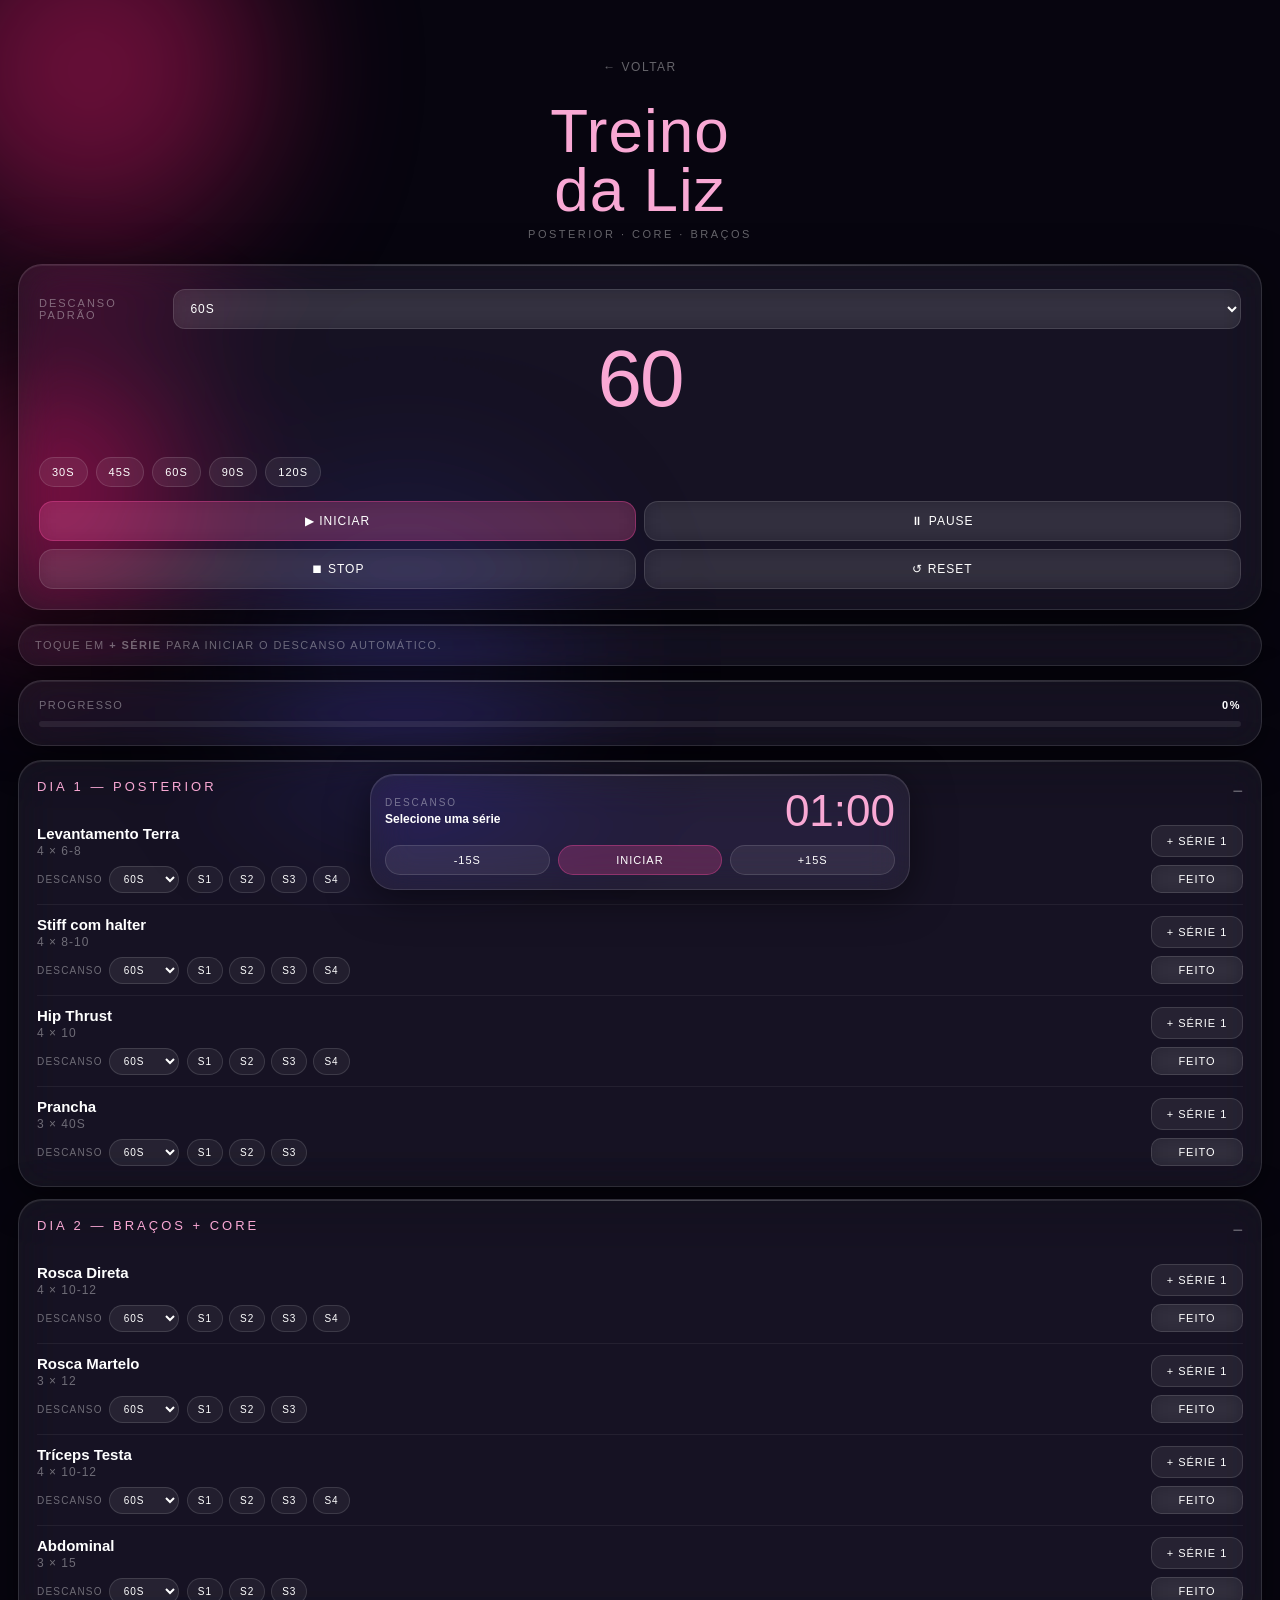
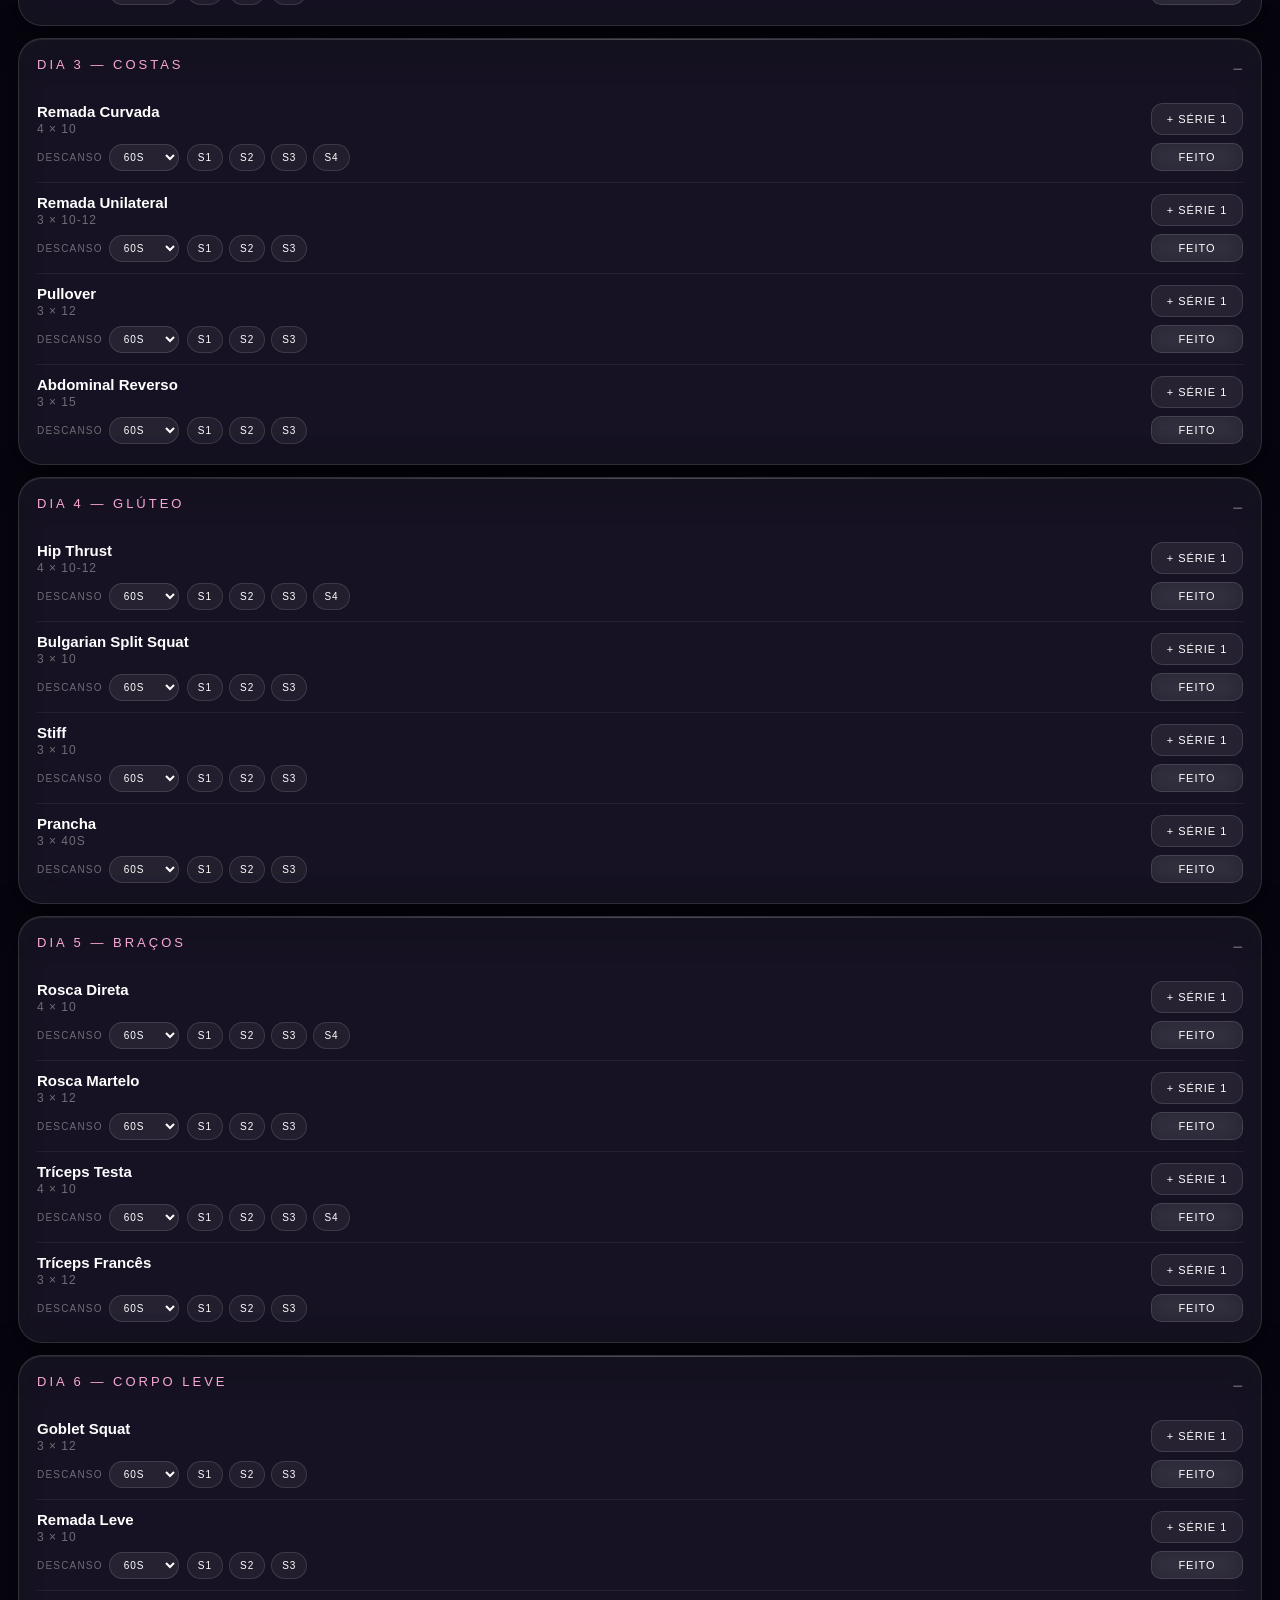
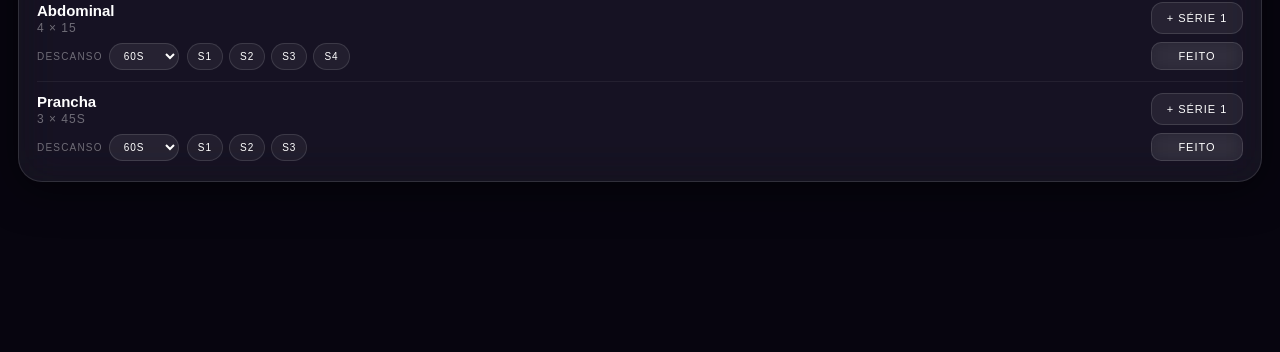
==== commit efbbfd16: "Update treino_liz.html" ====
--- a/treino_liz.html
+++ b/treino_liz.html
@@ -101,7 +101,7 @@
     </div>
   </div>
 
-  <script src="workout.js"></script>
+  <script src="assets/js/workout.js"></script>
 
     <div class="timer-dock glass" id="timerDock">
       <div class="timer-dock__meta">
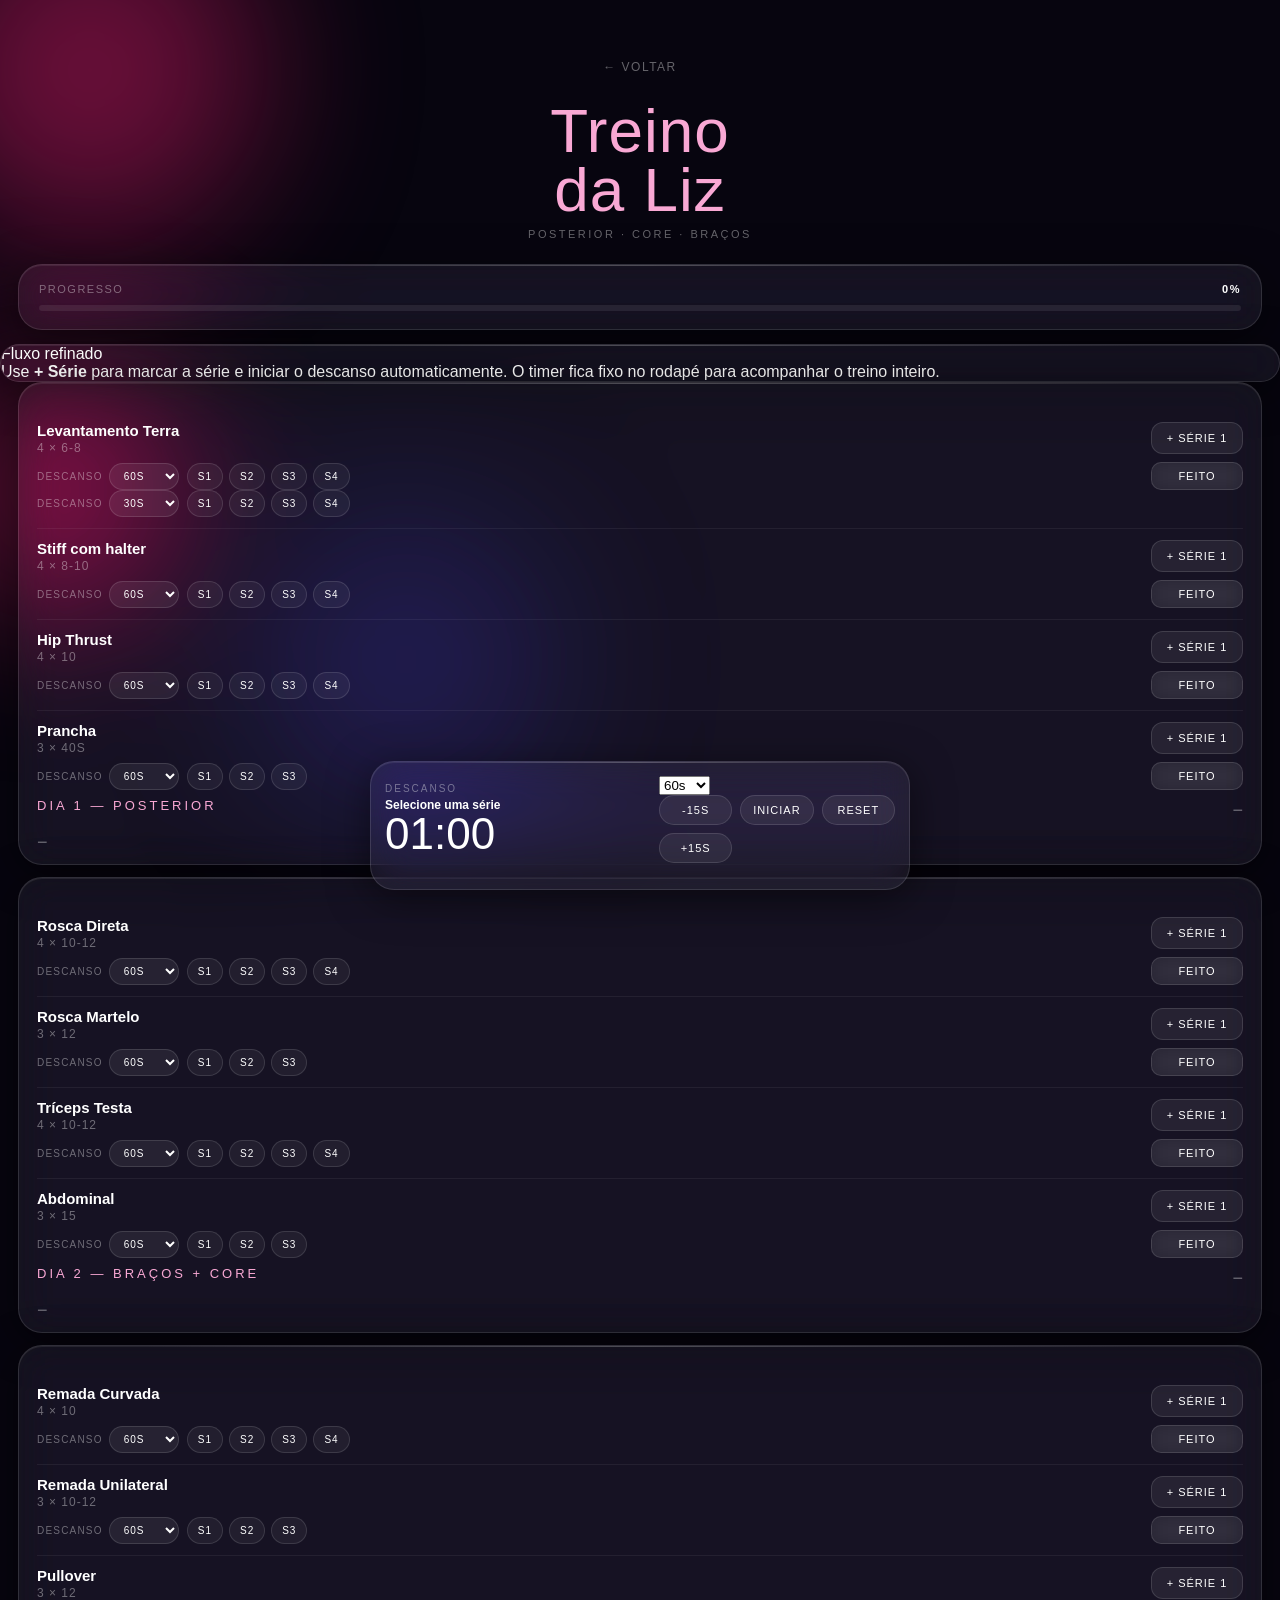
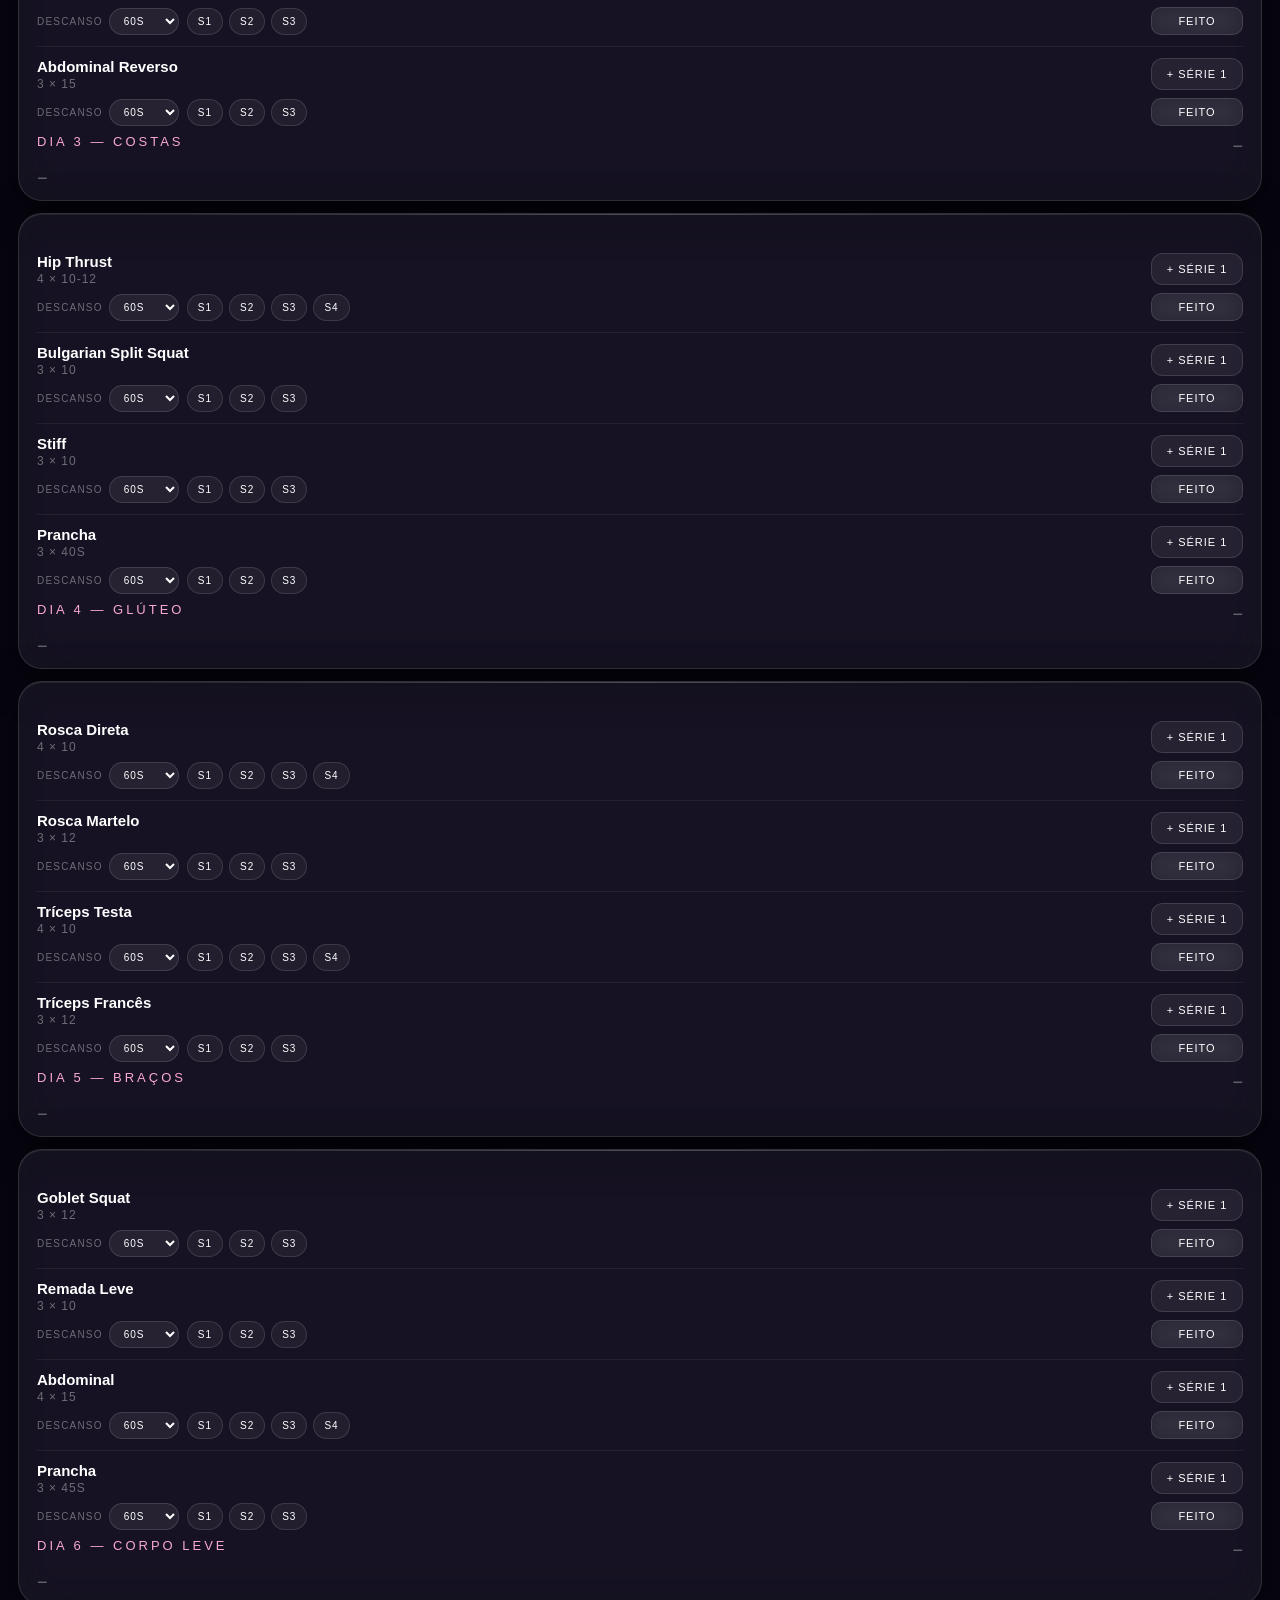
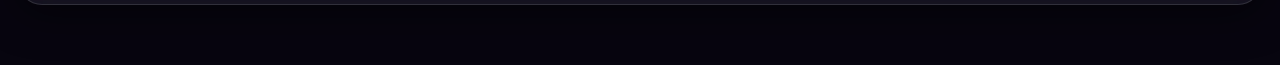
==== commit b239edb2: "Update treino_liz.html" ====
--- a/treino_liz.html
+++ b/treino_liz.html
@@ -7,7 +7,7 @@
   <title>Treino da Liz</title>
   <link rel="stylesheet" href="assets/css/style.css">
 </head>
-<body data-accent="liz">
+<body>
 
   <div class="bg-scene">
     <div class="orb orb-1" style="background:#be185d;"></div>
@@ -23,19 +23,6 @@
       <div class="workout-title liz">Treino<br>da Liz</div>
       <div class="workout-subtitle">Posterior · Core · Braços</div>
     </div>
-
-    <!-- Timer -->
-    <div class="timer-card glass">
-      <div class="timer-display liz" id="tDisplay">60</div>
-      <div class="timer-alert" id="tMsg"></div>
-      <div class="timer-controls">
-        <button class="t-btn primary-liz" id="btnStart">▶ Iniciar</button>
-        <button class="t-btn" id="btnPause">⏸ Pause</button>
-        <button class="t-btn" id="btnStop">⏹ Stop</button>
-        <button class="t-btn" id="btnReset">↺ Reset</button>
-      </div>
-    </div>
-
     <!-- Progress -->
     <div class="progress-card glass">
       <div class="progress-label">
@@ -45,6 +32,12 @@
       <div class="progress-track">
         <div class="progress-fill liz" id="progFill"></div>
       </div>
+    </div>
+
+
+    <div class="mini-note glass">
+      <div class="mini-note__title">Fluxo refinado</div>
+      <div class="mini-note__text">Use <strong>+ Série</strong> para marcar a série e iniciar o descanso automaticamente. O timer fica fixo no rodapé para acompanhar o treino inteiro.</div>
     </div>
 
     <!-- Day Cards -->
@@ -104,17 +97,34 @@
   <script src="assets/js/workout.js"></script>
 
     <div class="timer-dock glass" id="timerDock">
-      <div class="timer-dock__meta">
-        <div class="timer-dock__label">Descanso</div>
-        <div class="timer-dock__exercise" id="dockExercise">Selecione uma série</div>
+      <div class="timer-dock__top">
+        <div class="timer-dock__meta">
+          <div class="timer-dock__label">Descanso</div>
+          <div class="timer-dock__exercise" id="dockExercise">Selecione uma série</div>
+        </div>
+        <div class="timer-dock__time" id="dockTime">01:00</div>
       </div>
-      <div class="timer-dock__time liz" id="dockTime">01:00</div>
-      <div class="timer-dock__actions">
-        <button class="dock-btn dock-btn--ghost" id="dockMinus">-15s</button>
-        <button class="dock-btn dock-btn--primary liz" id="dockToggle">Iniciar</button>
-        <button class="dock-btn dock-btn--ghost" id="dockPlus">+15s</button>
+
+      <div class="timer-dock__bottom">
+        <select class="dock-select" id="dockPreset" aria-label="Tempo padrão de descanso">
+          <option value="30">30s</option>
+          <option value="45">45s</option>
+          <option value="60" selected>60s</option>
+          <option value="90">90s</option>
+          <option value="120">120s</option>
+        </select>
+
+        <div class="timer-dock__actions">
+          <button class="dock-btn dock-btn--ghost" id="dockMinus">-15s</button>
+          <button class="dock-btn dock-btn--primary" id="dockToggle">Iniciar</button>
+          <button class="dock-btn dock-btn--ghost" id="dockReset">Reset</button>
+          <button class="dock-btn dock-btn--ghost" id="dockPlus">+15s</button>
+        </div>
       </div>
+
+      <div class="timer-dock__status" id="dockMsg"></div>
     </div>
 
+    <script src="assets/js/workout.js"></script>
 </body>
 </html>
